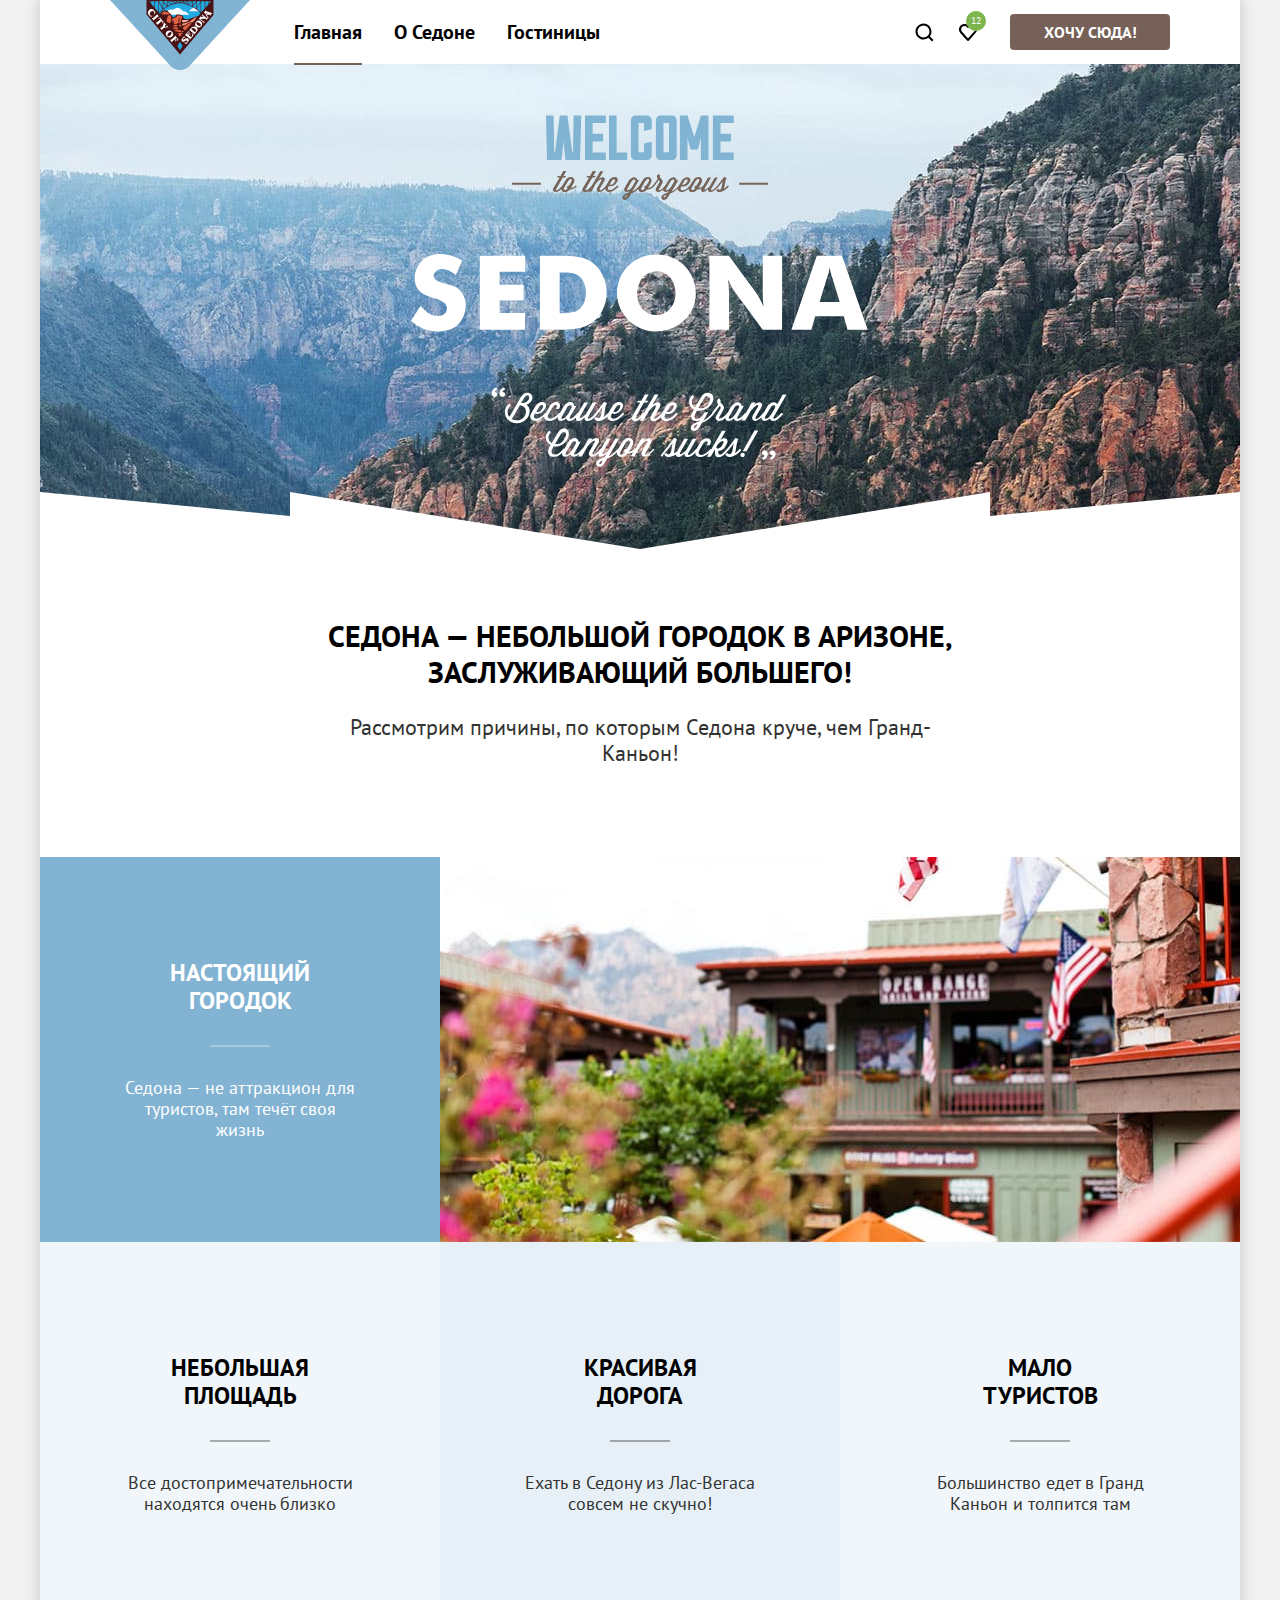
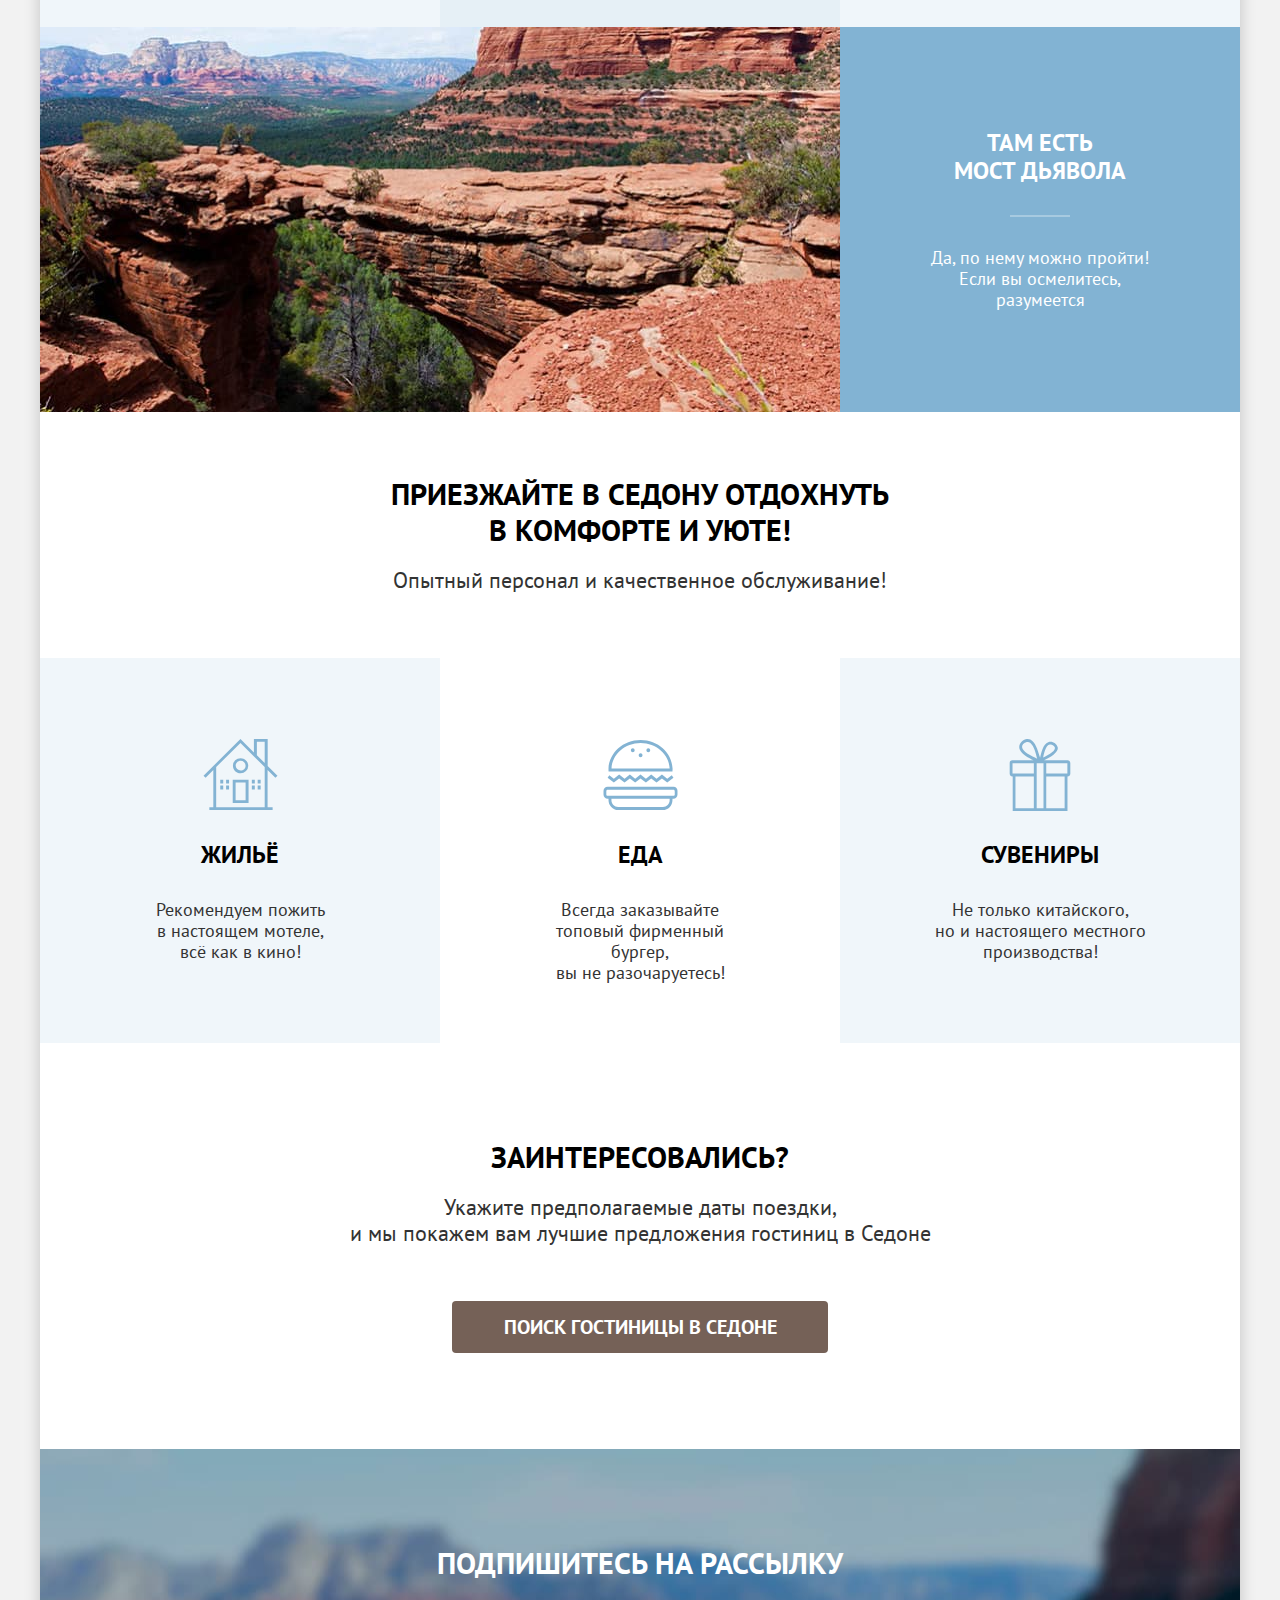
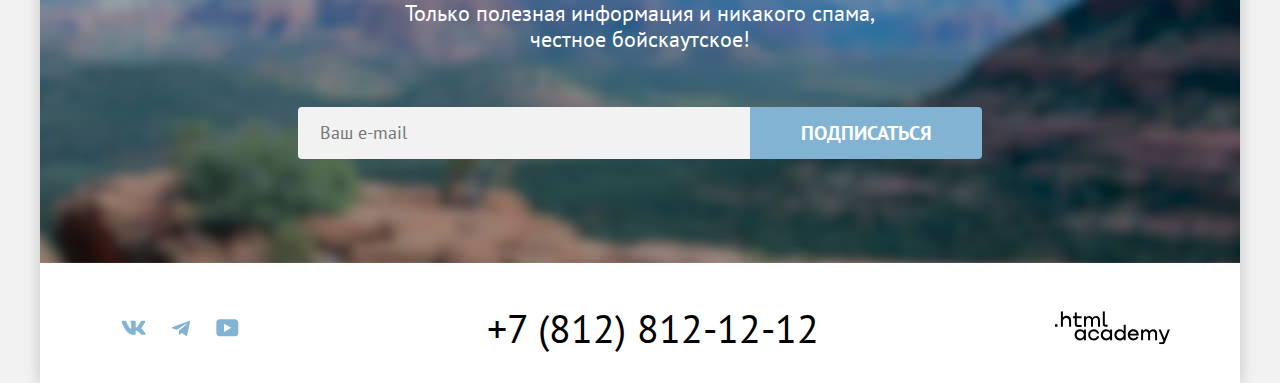
==== index.html @ bcd6acbd "some changes" ====
<!DOCTYPE html>
<html lang="ru">

  <head>
    <meta charset="utf-8">
    <meta name="viewport" content="width=device-width, initial-scale=1.0">
    <title>Седона</title>
    <link rel="stylesheet" href="styles/styles.css">
    <link rel="icon" type="image/png" sizes="32x32" href="./images/favicon.png">
  </head>

  <body>
    <div class="container">

      <header class="page-header">
        <a class="logo">
          <img class="logo-img" src="images/logo_sedona.svg" width="140" height="70" alt="Логотип города Седона">
        </a>
        <nav class="navigation">
          <ul class="navigation__list">
            <li class="navigation__item">
              <a class="navigation__link navigation__link_current black-link">Главная</a>
            </li>
            <li class="navigation__item">
              <a class="navigation__link black-link" href="#">О Седоне</a>
            </li>
            <li class="navigation__item">
              <a class="navigation__link black-link" href="catalog.html">Гостиницы</a>
            </li>
          </ul>
          <div class="navigation__wrap-icons-button">
            <ul class="navigation__list navigation__user">
              <li class="navigation__item">
                <a class="navigation__link" href="#">
                  <span class="visually-hidden">Поиск.</span>
                  <svg aria-hidden="true" focusable="false" class="navigation__icon navigation__icon-search black-link"
                    width="20" height="20" viewBox="0 0 20 20" fill="currentColor" xmlns="http://www.w3.org/2000/svg">
                    <path
                      d="m19.5 18-3.7-3.67c1-1.3 1.7-2.98 1.7-4.87a8 8 0 0 0-8-7.96c-4.4 0-8 3.68-8 8.06a8 8 0 0 0 12.9 6.26l3.7 3.68 1.4-1.5Zm-10-2.48a6 6 0 0 1-6-5.96 6 6 0 0 1 12 0 6 6 0 0 1-6 5.96Z" />
                  </svg>
                </a>
              </li>
              <li class="navigation__item">
                <a class="navigation__link navigation__link_favorite" href="#">
                  <span class="visually-hidden">Избранное.</span>
                  <svg aria-hidden="true" focusable="false"
                    class="navigation__icon navigation__icon-favorite black-link" width="20" height="20"
                    viewBox="0 0 20 20" fill="currentColor" xmlns="http://www.w3.org/2000/svg">
                    <path
                      d="M9.9 19a.9.9 0 0 1-.8-.4c-5.4-6.1-6.7-7.5-7-7.9A5.4 5.4 0 0 1 6.5 2C7.8 2 9 2.5 10 3.3a5.46 5.46 0 0 1 9 4.1c0 1.3-.5 2.5-1.3 3.4l-7 7.9c-.2.2-.4.3-.8.3Zm-6-9.5c.3.4 3.5 4 6.1 6.9l6.2-7c.5-.5.7-1.2.7-2 0-1.8-1.5-3.3-3.3-3.3-1 0-2 .5-2.7 1.3-.3.3-.6.4-.9.4-.3 0-.6-.2-.8-.4-.7-.8-1.7-1.3-2.7-1.3-1.8 0-3.3 1.5-3.3 3.3-.1.9.3 1.6.7 2.1-.1 0-.1 0 0 0Z" />
                  </svg>
                  <span class="quantity-favorite">12</span>
                </a>
              </li>
            </ul>
            <a class="button button_to-catalog button_small-font brown-link" href="./catalog.html">Хочу сюда!</a>
          </div>
        </nav>
      </header>
      <main class="main-container main-index">
        <section class="hero">
          <h1 class="hero__title visually-hidden">Сайт о городе Седона.</h1>
          <img class="hero__image" src="images/welcome_hero.svg" width="458" height="352"
            alt="Wellcome to the gorgeous Sedona because of the Grand Canyon sucks">
        </section>
        <section class="advantages">
          <div class="advantages__wrap-titles">
            <h2 class="visually-hidden">Преимущества.</h2>
            <p class="section-lead">Седона&nbsp;&mdash; небольшой городок в&nbsp;Аризоне, заслуживающий большего!</p>
            <p class="section-description">Рассмотрим причины, по&nbsp;которым Седона круче, чем Гранд-Каньон!</p>
          </div>
          <ul class="advantages__list">
            <li class="advantages__item advantages__item_wide">
              <div class="advantages__wrap-description">
                <h3 class="advantages__title">Настоящий городок</h3>
                <p class="advantages__description">Седона&nbsp;&mdash; не&nbsp;аттракцион для туристов, там течёт своя
                  жизнь</p>
              </div>
              <img class="advantages__cover" src="images/town_advantages.jpg" width="800" height="385"
                alt="Вид на город Седона">
            </li>
            <li class="advantages__item">
              <div class="advantages__wrap-description">
                <h3 class="advantages__title">Небольшая площадь</h3>
                <p class="advantages__description">Все достопримечательности находятся очень близко</p>
              </div>
            </li>
            <li class="advantages__item">
              <div class="advantages__wrap-description">
                <h3 class="advantages__title">Красивая <br>дорога</h3>
                <p class="advantages__description">Ехать в&nbsp;Седону из&nbsp;Лас-Вегаса совсем не&nbsp;скучно!</p>
              </div>
            </li>
            <li class="advantages__item">
              <div class="advantages__wrap-description">
                <h3 class="advantages__title">Мало <br>туристов</h3>
                <p class="advantages__description">Большинство едет в&nbsp;Гранд Каньон и&nbsp;толпится там</p>
              </div>
            </li>
            <li class="advantages__item advantages__item_wide">
              <img class="advantages__cover" src="images/mountains_advantages.jpg" width="800" height="385"
                alt="Вид на мост Дьявола">
              <div class="advantages__wrap-description">
                <h3 class="advantages__title advantages__title_light">Там есть<br>
                  мост дьявола</h3>
                <p class="advantages__description advantages__description_light">Да, по&nbsp;нему можно пройти! Если
                  вы&nbsp;осмелитесь, разумеется</p>
              </div>
            </li>
          </ul>
        </section>
        <section class="invitation">
          <div class="invitation__wrap-titles">
            <h2 class="section-title">Приезжайте в&nbsp;Седону отдохнуть в&nbsp;комфорте и&nbsp;уюте!</h2>
            <p class="section-description">Опытный персонал и&nbsp;качественное обслуживание!</p>
          </div>
          <ul class="invitation__list">
            <li class="invitation__item">
              <h3 class="invitation__title">Жильё</h3>
              <p class="invitation__description">Рекомендуем пожить в&nbsp;настоящем мотеле, <br>всё как в&nbsp;кино!
              </p>
            </li>
            <li class="invitation__item">
              <h3 class="invitation__title">Еда</h3>
              <p class="invitation__description">Всегда заказывайте <br>топовый фирменный бургер,
                вы&nbsp;не&nbsp;разочаруетесь!</p>
            </li>
            <li class="invitation__item">
              <h3 class="invitation__title">Сувениры</h3>
              <p class="invitation__description">Не&nbsp;только китайского, но&nbsp;и&nbsp;настоящего местного
                производства!</p>
            </li>
          </ul>
        </section>
        <section class="search">
          <div class="search__wrap">
            <div class="search__titles-wrap">
              <h2 class="section-title">Заинтересовались?</h2>
              <p class="section-description">Укажите предполагаемые даты поездки,<br> и&nbsp;мы&nbsp;покажем вам лучшие
                предложения гостиниц в&nbsp;Седоне</p>
            </div>
            <button class="button button_search brown-link" type="button">Поиск гостиницы в&nbsp;Седоне</button>
          </div>
        </section>
        <section class="subscribe">
          <div class="subscribe__wrap">
            <div class="subscribe__info-wrap">
              <h2 class="section-title section-title_light">Подпишитесь на&nbsp;рассылку</h2>
              <p class="section-description section-description_light section-description_subscribe">Только полезная
                информация и&nbsp;никакого спама, честное бойскаутское!</p>
            </div>
            <form class="subscribe-form" action="https://echo.htmlacademy.ru/" method="post">
              <input class="field form__input" placeholder="Ваш e-mail" type="email" name="subscribe-email"
                id="subscribe-email" required>
              <button class="button button_subscribe" type="submit">Подписаться</button>
            </form>
          </div>
        </section>
      </main>
      <footer class="page-footer">
        <ul class="footer__social-list">
          <li class="footer__social-item">
            <a class="footer__link" href="#">
              <span class="visually-hidden">ВКонтакте.</span>
              <svg aria-hidden="true" focusable="false" class="footer__social-icon" width="25" height="15"
                viewBox="0 0 25 15" fill="currentColor" xmlns="http://www.w3.org/2000/svg">
                <path fill-rule="evenodd" clip-rule="evenodd"
                  d="M24.12 1.8c.16-.54 0-.94-.8-.94H20.7c-.67 0-.98.34-1.15.73 0 0-1.33 3.2-3.22 5.27-.61.6-.9.8-1.23.8-.16 0-.41-.2-.41-.75v-5.1c0-.66-.19-.95-.74-.95H9.82c-.42 0-.67.3-.67.59 0 .62.95.76 1.04 2.51v3.8c0 .83-.15.98-.48.98-.9 0-3.06-3.2-4.34-6.88-.25-.72-.5-1-1.18-1H1.57c-.75 0-.9.34-.9.73 0 .68.89 4.07 4.14 8.55 2.17 3.06 5.23 4.72 8 4.72 1.68 0 1.88-.37 1.88-1v-2.32c0-.74.16-.88.7-.88.38 0 1.05.19 2.6 1.66 1.79 1.75 2.08 2.54 3.08 2.54h2.63c.75 0 1.12-.37.9-1.1-.23-.72-1.08-1.77-2.2-3.02-.62-.71-1.54-1.48-1.82-1.86-.39-.5-.28-.71 0-1.15 0 0 3.2-4.42 3.54-5.93Z" />
              </svg>
            </a>
          </li>
          <li class="footer__social-item">
            <a class="footer__link" href="#">
              <span class="visually-hidden">Телеграм.</span>
              <svg aria-hidden="true" focusable="false" class="footer__social-icon" width="18" height="16"
                viewBox="0 0 18 16" fill="currentColor" xmlns="http://www.w3.org/2000/svg">
                <path
                  d="M16.79.96.84 7.1c-1.09.44-1.08 1.05-.2 1.32l4.1 1.28 9.47-5.98c.44-.27.85-.13.52.17l-7.68 6.93-.28 4.22c.41 0 .6-.2.83-.41l1.99-1.94 4.13 3.06c.77.42 1.31.2 1.5-.71l2.72-12.8c.28-1.1-.43-1.61-1.16-1.28Z" />
              </svg>
            </a>
          </li>
          <li class="footer__social-item">
            <a class="footer__link" href="#">
              <span class="visually-hidden">YouTube.</span>
              <svg aria-hidden="true" focusable="false" class="footer__social-icon" width="23" height="18"
                viewBox="0 0 23 18" fill="currentColor" xmlns="http://www.w3.org/2000/svg">
                <path
                  d="M18.94.36H3.51C1.65.36.33 1.95.33 3.76v10.09c0 1.91 1.32 3.5 3.18 3.5h15.65c1.64 0 3.17-1.59 3.17-3.4V3.76c-.22-1.8-1.53-3.4-3.39-3.4ZM7.99 12.89V4.82l7.34 4.04-7.34 4.03Z" />
              </svg>
            </a>
          </li>
        </ul>
        <address>
          <a class="footer__phone black-link" href="tel:+78128121212">+7&nbsp;(812)&nbsp;812-12-12</a>
        </address>
        <a class="developer-link black-link" href="https://htmlacademy.ru">
          <svg class="developer-link__img" aria-hidden="true" focusable="false" width="115" height="34" viewBox="0 0 115 34"
            fill="currentColor" xmlns="http://www.w3.org/2000/svg">
            <g clip-path="url(#a)">
              <path
                d="M0 13.26v2.6h2.5v-2.6H0ZM11.6 4.86c-1.6 0-2.8.7-3.6 1.7h-.1V.36h-2v15.5h2v-5.3c0-2.1 1.3-3.6 3.3-3.6 1.8 0 2.9 1.4 2.9 3.2v5.7h2v-6.1c.1-3-1.8-4.9-4.5-4.9ZM26.6 5.16h-4.8v-3.7h-2v3.8h-1.9v2h1.9v6c0 1.7 1 2.7 2.7 2.7h4.1v-2h-3.7c-.7 0-1.1-.4-1.1-1.1v-5.7h4.8v-2ZM41.1 4.96c-1.6 0-2.9.8-3.5 2.1h-.1c-.6-1.2-1.8-2.1-3.4-2.1-1.4 0-2.5.8-3.1 1.8h-.1v-1.6H29v10.6h2v-5.4c0-2 1-3.5 2.6-3.5 1.5 0 2.4 1 2.4 2.6v6.3h2v-5.6c0-2.4 1.4-3.3 2.6-3.3 1.5 0 2.4 1 2.4 2.6v6.3h2v-6.5c.1-2.5-1.4-4.3-3.9-4.3ZM47.8 13.06c0 1.7 1 2.7 2.8 2.7h2v-2h-1.7c-.7 0-1.1-.4-1.1-1.1V.36h-2v12.7ZM28.9 20.06c-.9-1.1-2.2-1.8-3.9-1.8-3.1 0-5.4 2.3-5.4 5.6s2.3 5.6 5.4 5.6c1.8 0 3-.8 3.8-1.9h.1v1.6h2v-10.6h-2v1.5Zm-3.6 7.4c-2.2 0-3.6-1.6-3.6-3.6s1.4-3.6 3.6-3.6 3.6 1.6 3.6 3.6c0 1.9-1.4 3.6-3.6 3.6ZM44.2 22.36c-.5-2.4-2.6-4.1-5.4-4.1a5.4 5.4 0 0 0-5.6 5.6c0 3.1 2.2 5.6 5.6 5.6 2.8 0 4.9-1.8 5.4-4.2h-2.1a3.4 3.4 0 0 1-3.3 2.3c-2.2 0-3.6-1.6-3.6-3.6s1.4-3.6 3.6-3.6c1.6 0 2.8 1 3.3 2.2h2.1v-.2ZM55.1 20.06c-.9-1.1-2.2-1.8-3.9-1.8-3.1 0-5.4 2.3-5.4 5.6s2.3 5.6 5.4 5.6c1.8 0 3-.8 3.8-1.9h.1v1.6h2v-10.6h-2v1.5Zm-3.6 7.4c-2.2 0-3.6-1.6-3.6-3.6s1.4-3.6 3.6-3.6 3.6 1.6 3.6 3.6c0 1.9-1.5 3.6-3.6 3.6ZM68.7 20.16c-.9-1.1-2.2-1.9-3.9-1.9-3.1 0-5.4 2.3-5.4 5.6s2.2 5.6 5.4 5.6c1.7 0 3-.8 3.8-1.8h.1v1.5h2v-15.4h-2v6.4Zm-3.6 7.3c-2.2 0-3.6-1.6-3.6-3.6s1.4-3.6 3.6-3.6 3.6 1.6 3.6 3.6c-.1 2-1.5 3.6-3.6 3.6ZM78.3 18.26c-3.3 0-5.5 2.5-5.5 5.6 0 3 2.1 5.6 5.5 5.6 2.5 0 4.5-1.3 5.2-3.6h-2.1c-.5 1-1.6 1.6-3 1.6-1.9 0-3.3-1.3-3.4-2.9h8.8c.2-3.6-2-6.3-5.5-6.3Zm0 1.9c1.7 0 3 1 3.3 2.6h-6.5c.3-1.5 1.5-2.6 3.2-2.6ZM98.2 18.26c-1.6 0-2.9.8-3.6 2h-.1c-.6-1.2-1.8-2-3.4-2-1.4 0-2.5.7-3.1 1.8v-1.5h-1.9v10.6h2v-5.4c0-2 1-3.4 2.6-3.5 1.5 0 2.4 1 2.4 2.6v6.3h2v-5.6c0-2.4 1.4-3.3 2.6-3.3 1.5 0 2.4 1 2.4 2.6v6.3h2v-6.5c.1-2.6-1.4-4.4-3.9-4.4ZM109.4 27.36l-3.6-8.9h-2.2l4.8 11.6c-.3.9-.7 1.2-1.7 1.2h-2.5v2h2.5c1.8 0 2.8-.8 3.5-2.6l4.7-12.2h-2.1l-3.4 8.9Z" />
            </g>
            <defs>
              <clipPath id="a">
                <path transform="translate(0 .36)" d="M0 0h115v33H0z" />
              </clipPath>
            </defs>
          </svg>
        </a>
      </footer>
      <div class="modal-container">
        <div class="modal modal__search">
          <button class="modal__close-button" type="button">
            <span class="visually-hidden">Закрыть</span>
            <svg width="15" height="15" viewBox="0 0 15 15" fill="currentColor" xmlns="http://www.w3.org/2000/svg">
              <path
                d="M14.4905 1.78288L13.1982 0.49057L7.49048 6.19826L1.78279 0.49057L0.490479 1.78288L6.19817 7.49057L0.490479 13.1983L1.78279 14.4906L7.49048 8.78288L13.1982 14.4906L14.4905 13.1983L8.78279 7.49057L14.4905 1.78288Z" />
            </svg>
          </button>
          <section class="modal__content">
            <h2 class="modal__title">Поиск гостиницы в Седоне</h2>
            <form class="search-form" action="https://echo.htmlacademy.ru/" method="post">
              <p class="field-group">
                <label class="form__input-label" for="search-arrival-date">Дата Заезда:</label>
                <input class="form__input form__input_modal input-large" type="text" id="search-arrival-date"
                  name="search-arrival-date" placeholder="Укажите дату" required>
                <span class="form__message message-error hide-message">Мы не можем отправить вас в прошлое.</span>
              </p>
              <p class="field-group">
                <label class="form__input-label" for="search-departure-date">Дата Выезда:</label>
                <input class="form__input form__input_modal input-large" type="text" id="search-departure-date"
                  name="search-departure-date" placeholder="Укажите дату" required>
                <span class="form__message hide-message">На эти даты есть свободные номера. Пока есть.</span>
              </p>
              <div class="field-group">
                <div class="field-group__small">
                  <label class="form__input-label" for="search-adults-number">Взрослые:</label>
                  <div class="form_buttons-wrap">
                    <button class="button-modal button-modal_plus" type="button">
                      <svg width="14" height="2" viewBox="0 0 14 2" fill="currentColor"
                        xmlns="http://www.w3.org/2000/svg">
                        <path d="M0 0L0 2L14 2V0L0 0Z" />
                      </svg>
                    </button>
                    <input class="form__input form__input_modal input-small" type="number" id="search-adults-number"
                      name="search-adults-number" step="1" min="0" value="2" required>
                    <button class="button-modal button-modal_minus" type="button">
                      <svg width="14" height="14" viewBox="0 0 14 14" fill="currentColor"
                        xmlns="http://www.w3.org/2000/svg">
                        <path d="M14 6H8V0H6V6H0V8H6V14H8V8H14V6Z" />
                      </svg>
                    </button>
                  </div>
                </div>
                <div class="field-group__small">
                  <span class="form__input-label">
                    <label class="form__input-label" for="search-children-number">Дети:</label>
                    <span class="tooltip">
                      <button class="tooltip__toggle" type="button" aria-labelledby="tooltip-label-children">
                        <svg width="2" height="12" viewBox="0 0 2 12" fill="currentColor"
                          xmlns="http://www.w3.org/2000/svg">
                          <path fill-rule="evenodd" clip-rule="evenodd" d="M0 0H2V2H0V0ZM2 12H0V3H2V12Z" />
                        </svg>
                      </button>
                      <span class="tooltip__text" role="tooltip" id="tooltip-label-children">Укажите количество детей,
                        которые будут с&nbsp;вами, возраст которых от&nbsp;6&nbsp;до&nbsp;18&nbsp;лет. Дети
                        до&nbsp;6&nbsp;лет размещаются бесплатно.</span>
                    </span>
                  </span>
                  <div class="form_buttons-wrap">
                    <button class="button-modal button-modal_plus" type="button">
                      <svg width="14" height="2" viewBox="0 0 14 2" fill="currentColor"
                        xmlns="http://www.w3.org/2000/svg">
                        <path d="M0 0L0 2L14 2V0L0 0Z" />
                      </svg>
                    </button>
                    <input class="form__input form__input_modal input-small" type="number" id="search-children-number"
                      name="search-children-number" step="1" min="0" value="2" required>
                    <button class="button-modal button-modal_minus" type="button">
                      <svg width="14" height="14" viewBox="0 0 14 14" fill="currentColor"
                        xmlns="http://www.w3.org/2000/svg">
                        <path d="M14 6H8V0H6V6H0V8H6V14H8V8H14V6Z" />
                      </svg>
                    </button>
                  </div>
                </div>
              </div>
              <button class="button button_search-form" type="submit">Найти</button>
            </form>
          </section>
        </div>
      </div>
    </div>
  </body>

</html>
---- styles/styles.css ----
@font-face {
  font-family: "PT Sans";
  font-style: normal;
  font-weight: 400;
  src: url("../fonts/ptsans-400.woff2") format("woff2");
  font-display: swap;
}

@font-face {
  font-family: "PT Sans";
  font-style: normal;
  font-weight: 700;
  src: url("../fonts/ptsans-700.woff2") format("woff2");
  font-display: swap;
}

*,
*::before,
*::after {
  box-sizing: border-box;
}

html {
  height: 100%;
}

body {
  height: 100%;
  margin: 0 auto;
  font-family: "PT Sans", Arial, sans-serif;
  font-style: normal;
  font-weight: 400;
  font-size: 18px;
  line-height: 1.17;
  color: #333333;
  background-color: #f2f2f2;
}

.container {
  display: flex;
  flex-direction: column;
  width: 1200px;
  min-height: 100%;
  margin: 0 auto;
  background-color: #ffffff;
  box-shadow: 0 0 15px 0 rgba(0, 0, 0, 0.2);
}

.main-container {
  flex-grow: 1;
}

.visually-hidden {
  position: absolute;
  width: 1px;
  height: 1px;
  margin: -1px;
  border: 0;
  padding: 0;
  white-space: nowrap;
  clip-path: inset(100%);
  clip: rect(0 0 0 0);
  overflow: hidden;
}

.page-header {
  display: flex;
  justify-content: space-between;
  align-items: center;
  gap: 28px;
  padding-left: 70px;
  padding-right: 70px;
}

.navigation {
  display: flex;
  align-items: center;
  justify-content: space-between;
  gap: 32px;
  flex-grow: 1;
}

.logo {
  z-index: 1;
  display: block;
  align-self: flex-start;
  margin-bottom: -6px;
}

.logo-img {
  display: block;
}

.navigation__list {
  display: flex;
  flex-wrap: wrap;
  max-width: 600px;
  margin: 0;
  padding: 0;
  list-style: none;
}

.navigation__wrap-icons-button {
  display: flex;
  align-items: center;
  gap: 20px;
  flex-shrink: 0;
}

.navigation__user {
  max-width: 180px;
}

.navigation__user a {
  display: flex;
  justify-content: center;
  align-items: center;
  min-height: 64px;
  min-width: 44px;
  padding: 0;
}

.button {
  display: flex;
  justify-content: center;
  align-items: center;
  width: 191px;
  min-height: 36px;
  margin: 0;
  padding: 8px 16px;
  text-decoration: none;
  font: inherit;
  font-weight: 700;
  font-size: 20px;
  line-height: 1.8;
  text-transform: uppercase;
  color: #ffffff;
  border: none;
  background-color: #82b3d3;
  border-radius: 4px;
  cursor: pointer;
  transition: background-color 0.3s, color 0.3s, opacity 0.3s, border 0.3s;
}

.button:hover {
  background-color: #68a2ca;
}

.button:focus {
  background-color: #68a2ca;
}

.button:active {
  color: rgba(255, 255, 255, 0.3);
  background-color: #82b3d3;
}

.button:disabled {
  color: #ffffff;
  background-color: #e5e5e5;
  cursor: default;
  pointer-events: none;
}

.button_small-font {
  font-size: 16px;
  line-height: 1.25;
}

.button_to-catalog {
  width: 160px;
  font-size: 16px;
  line-height: 1.25;
  background-color: #756157;
}

.button_search {
  width: 376px;
  min-height: 52px;
  background-color: #756157;
}

.button_subscribe {
  width: 232px;
  min-height: 52px;
  border-radius: 0 4px 4px 0;
  outline: 3px solid transparent;
  transition: outline 0.3s;
}

.button_details {
  width: 140px;
  background-color: #756157;
}

.brown-link:hover {
  background-color: #615048;
}

.brown-link:focus {
  background-color: #615048;
}

.brown-link:active {
  color: rgba(255, 255, 255, 0.3);
  background-color: #756157;
}

.brown-link:disabled {
  color: #ffffff;
  background-color: #e5e5e5;
  pointer-events: none;
}

.button_favourite {
  width: 140px;
}

.button_reset {
  border: 3px solid transparent;
  background-color: transparent;
}

.button_reset:hover {
  opacity: 0.6;
  background-color: transparent;
  border: 3px solid transparent;
}

.button_reset:focus {
  border: 3px solid #83b3d3;
  background-color: transparent;
}

.button_reset:active {
  background-color: transparent;
  color: rgba(255, 255, 255, 0.3);
  border: 3px solid transparent;
}

.button_reset:disabled {
  color: #ffffff;
  background-color: transparent;
  opacity: 0.1;
  border: 3px solid transparent;
}

.button_in-favourites {
  width: 140px;
  background-color: #7db54f;
}

.button_in-favourites:hover {
  background-color: #6c9e42;
}

.button_in-favourites:focus {
  background-color: #6c9e42;
}

.button_in-favourites:active {
  color: rgba(255, 255, 255, 0.3);
  background-color: #7db54f;
}

.button_in-favourites:disabled {
  color: #ffffff;
  background-color: #e5e5e5;
}

.section-title {
  margin: 0;
  margin-bottom: 20px;
  font-weight: 700;
  font-size: 30px;
  line-height: 1.2;
  text-transform: uppercase;
  color: #000000;
  text-align: center;
}

.section-title_light {
  color: #ffffff;
}

.section-description {
  margin: 0;
  font-size: 22px;
  line-height: 1.18;
  text-align: center;
}

.section-description_light {
  color: #ffffff;
}

.hero {
  position: relative;
  min-height: 485px;
  padding: 51px;
  text-align: center;
  background-image: url("../images/mountains_hero.jpg");
  background-size: cover;
  background-position: center;
  background-color: #82b3d4;
  background-repeat: no-repeat;
}

.hero::after {
  content: "";
  position: absolute;
  z-index: 2;
  bottom: 0;
  left: 0;
  right: 0;
  height: 57px;
  background-image: url("../images/decor_under_hero_photo.svg");
  background-repeat: no-repeat;
  background-position: bottom;
}

.navigation__link {
  position: relative;
  display: block;
  padding: 20px 16px;
  text-decoration: none;
  font-weight: 700;
  font-size: 20px;
  line-height: 1.2;
  color: #000000;
  text-align: center;
}

.navigation__link_favorite {
  position: relative;
}

.navigation__link_current::after {
  content: "";
  position: absolute;
  height: 2px;
  bottom: -1px;
  left: 16px;
  right: 16px;
  z-index: 2;
  background-color: #756257;
}

.quantity-favorite {
  position: absolute;
  top: 11px;
  right: 4px;
  min-width: 20px;
  height: 20px;
  padding: 0 4px;
  display: flex;
  justify-content: center;
  align-items: center;
  font-size: 10px;
  font-weight: 400;
  line-height: 1;
  color: #ffffff;
  border-radius: 10px;
  background-color: #7db54f;
}

.section-lead {
  margin: 0;
  margin-bottom: 25px;
  font-weight: 700;
  font-size: 30px;
  line-height: 1.2;
  text-transform: uppercase;
  color: #000000;
  text-align: center;
}

.advantages__wrap-titles {
  width: 651px;
  margin: 0 auto;
  padding-top: 69px;
  padding-bottom: 90px;
}

.advantages__list {
  display: flex;
  flex-wrap: wrap;
  margin: 0;
  padding: 0;
  list-style: none;
}

.advantages__item {
  display: flex;
  justify-content: center;
  align-items: center;
  width: 400px;
  min-height: 385px;
  text-align: center;
  background-color: rgba(131, 179, 211, 0.12);
}

.advantages__description::before {
  content: "";
  display: block;
  width: 60px;
  height: 2px;
}

.advantages__item_wide .advantages__title {
  color: #ffffff;
}

.advantages__item_wide .advantages__description::before {
  background-color: rgba(255, 255, 255, 0.3);
}

.advantages__item_wide .advantages__description {
  color: #ffffff;
}

.advantages__item:not(.advantages__item_wide) .advantages__description::before {
  background-color: rgba(0, 0, 0, 0.3);
}


.advantages__item:not(.advantages__item_wide):nth-child(2n+1) {
  background-color: rgba(131, 179, 211, 0.2);
}

.advantages__cover {
  display: block;
  max-width: 100%;
  object-fit: cover;
}

.advantages__item_wide {
  display: flex;
  justify-content: space-between;
  width: 100%;
  background-color: #82b3d3;
}

.advantages__wrap-description {
  display: flex;
  flex-direction: column;
  justify-content: center;
  align-items: center;
  gap: 30px;
  width: 400px;
  padding: 70px 85px;
}

.advantages__title {
  margin: 0;
  font-weight: 700;
  font-size: 24px;
  line-height: 1.17;
  color: #000000;
  text-transform: uppercase;
}

.advantages__description {
  display: flex;
  flex-direction: column;
  justify-content: center;
  align-items: center;
  gap: 30px;
  margin: 0;
}

.invitation__wrap-titles {
  width: 505px;
  margin: 0 auto;
  padding-top: 64px;
  padding-bottom: 64px;
}

.invitation__list {
  display: flex;
  flex-wrap: wrap;
  margin: 0;
  padding: 0;
  list-style: none;
}

.invitation__item {
  display: flex;
  flex-direction: column;
  gap: 30px;
  width: 400px;
  min-height: 385px;
  padding: 81px 85px 40px 85px;
  align-items: center;
  background-color: rgba(131, 179, 211, 0.122);
}

.invitation__description {
  order: 3;
  margin: 0;
  text-align: center;
}

.invitation__item:nth-child(2n) {
  background-color: #ffffff;
}

.invitation__title {
  order: 2;
  margin: 0;
  font-weight: 700;
  font-size: 24px;
  color: #000000;
  text-transform: uppercase;
}

.invitation__item::before {
  content: "";
  width: 75px;
  height: 72px;
  background-repeat: no-repeat;
  background-size: contain;
  background-position: center center;
}


.invitation__item:nth-child(1)::before {
  background-image: url("../images/house_icon.svg");
}

.invitation__item:nth-child(2)::before {
  background-image: url("../images/food_icon.svg");
}

.invitation__item:nth-child(3)::before {
  background-image: url("../images/souvenir_icon.svg");
}

.search__wrap {
  display: flex;
  flex-direction: column;
  align-items: center;
  gap: 54px;
  width: 592px;
  margin: 0 auto;
  padding-top: 96px;
  padding-bottom: 96px;
}

.subscribe {
  background-image: url("../images/mountains_subscribe.jpg");
  background-size: cover;
  background-position: center;
  background-color: #82b3d4;
  background-repeat: no-repeat;
}

.subscribe__wrap {
  display: flex;
  flex-direction: column;
  align-items: center;
  gap: 54px;
  margin: 0 auto;
  padding-top: 96px;
  padding-bottom: 104px;
}

.subscribe__info-wrap {
  width: 475px;
}

.subscribe-form {
  display: flex;
}

.form__input {
  display: block;
  width: 452px;
  min-height: 52px;
  padding: 12px 20px;
  font: inherit;
  line-height: 1.33;
  font-weight: 700;
  color: #000000;
  border-radius: 4px 0 0 4px;
  background-color: #f2f2f2;
  border: 2px solid transparent;
  border-right: none;
  transition: background-color 0.3s, border 0.3s;
}

.form__input::placeholder {
  font-weight: 400;
  font-size: 18px;
  line-height: 1.33;
}

.form__input:hover {
  background-color: #e1e1e1;
}

.form__input:disabled {
  background-color: #ebebeb;
  pointer-events: none;
}

.form__input:disabled::placeholder {
  color: #ffffff;
}

.catalog-hotels {
  display: flex;
  flex-direction: column;
  padding: 50px 70px 60px;
}

.catalog-hotels__top-box {
  display: flex;
  justify-content: space-between;
  align-items: center;
  min-height: 49px;
  margin-bottom: 40px;
}

.catalog-hotels__sort-box {
  display: flex;
  gap: 70px;
  margin-left: auto;
}

.select-control {
  position: relative;
  width: 292px;
  min-height: 49px;
  padding: 12px 20px;
  padding-right: 40px;
  font: inherit;
  appearance: none;
  border-radius: 4px;
  outline: none;
  border: 2px solid #e5e5e5;
  background-color: #ffffff;
  background-image: url("../images/select_arrow.svg");
  background-repeat: no-repeat;
  background-position: right 20px center;
  transition: border 0.3s;
}

.select-control:hover {
  border: 2px solid #68a2ca;
}

.select-control:focus {
  border: 2px solid #68a2ca;
}

.select-control:active {
  border: 2px solid #3f5e72;
}

.select-control:disabled {
  border: 2px solid rgba(0, 0, 0, 0.3);
  opacity: 0.3;
  pointer-events: none;
}

.hotel-list {
  display: grid;
  grid-template-columns: repeat(3, 1fr);
  gap: 20px;
  margin: 0;
  padding: 0;
  margin-bottom: 80px;
  list-style: none;
}

.card {
  display: grid;
  grid-template-columns: repeat(2, 1fr);
  grid-template-rows: auto 1fr;
  width: 340px;
  height: 100%;
  gap: 16px 20px;
  padding: 20px;
  border-radius: 4px;
  border: 1px solid #e6e6e6;
}

.card__image {
  display: block;
  max-width: 100%;
  object-fit: cover;
}

.star-rating {
  width: 100px;
  height: 18px;
  background-image: url("../images/star.svg");
  background-repeat: space;
  background-size: 18px 17px;
}

.star-rating_1 {
  width: 20px;
}

.star-rating_2 {
  width: 40px;
}

.star-rating_3 {
  width: 60px;
}

.star-rating_4 {
  width: 80px;
}

.page-footer {
  display: flex;
  align-items: center;
  justify-content: space-between;
  min-height: 120px;
  padding: 40px 70px 30px;
}

.footer__social-list {
  display: flex;
  flex-wrap: wrap;
  max-width: 200px;
  margin: 0;
  padding: 0;
  list-style: none;
}

.footer__link {
  display: flex;
  align-items: center;
  justify-content: center;
  width: 47px;
  height: 40px;
  padding: 5px;
  color: #83b3d3;
  transition: color 0.3s;
}

.footer__link:hover {
  color: #68a2ca;
}

.footer__link:focus {
  color: #68a2ca;
}

.footer__link:active {
  color: rgba(104, 162, 202, 0.3);
}

.page-footer address {
  font-style: normal;
}

.page-footer a {
  text-decoration: none;
}

.footer__phone {
  font-size: 40px;
  line-height: 1.0;
  text-align: center;
}

.black-link {
  display: block;
  color: #000000;
  transition: color 0.3s;
  text-decoration: none;
}

.developer-link{
 display: flex;
 justify-content: center;
 align-items: center;
}

.developer-link__img{
  display: block;
}

.black-link:not(.navigation__link_current):hover {
  color: #756157;
}

.black-link:not(.navigation__link_current):focus {
  color: #756157;
}

.black-link:not(.navigation__link_current):active {
  color: rgba(117, 97, 87, 0.3);
}

.wrap-header-filters {
  display: flex;
  flex-direction: column;
  gap: 32px;
  padding: 35px 70px 70px;
  background-image: url("../images/mountain_catalog.jpg");
  background-color: #806258;
  background-repeat: no-repeat;
  background-size: cover;
  background-position: center;
}

.inner-header__title {
  margin: 0;
  font-weight: 700;
  font-size: 60px;
  line-height: 1.3;
  color: #ffffff;
}

.breadcrumbs {
  display: flex;
  align-items: center;
  flex-wrap: wrap;
  gap: 5px;
  margin: 0;
  padding: 0;
  list-style: none;
}

.breadcrumbs__item {
  display: flex;
  gap: 5px;
  align-items: center;
}

.breadcrumbs__item:not(:last-child):after {
  content: "";
  width: 8px;
  height: 11px;
  background-image: url("../images/breadcrumbs_divider.svg");
  background-repeat: no-repeat;
  background-size: contain;
  background-position: center center;
}

.breadcrumbs__link {
  display: block;
  padding: 8px 5px;
  text-decoration: none;
  font-size: 16px;
  line-height: 1.31;
  color: #ffffff;
  transition: color 0.3s;
}

.breadcrumbs__link:not(.breadcrumbs__link_current):hover {
  color: rgba(255, 255, 255, 0.6);
}

.breadcrumbs__link:not(.breadcrumbs__link_current):focus {
  color: #ffffff;
}

.breadcrumbs__link:not(.breadcrumbs__link_current):active {
  color: rgba(255, 255, 255, 0.3);
}

.breadcrumbs__item:first-child a {
  padding: 8px 5px 8px 0;
}

.filter-form {
  display: flex;
  justify-content: space-between;
}

.filter-form__left-box {
  display: flex;
  gap: 70px;
}

.filter-form__list {
  display: flex;
  flex-direction: column;
  gap: 16px;
  margin: 0;
  padding: 0;
  list-style: none;
}

.filter-form__group {
  display: flex;
  flex-direction: column;
  gap: 32px;
  width: 150px;
  margin: 0;
  padding: 0;
  border: none;
}

.filter-form__group_inputs-box {
  width: 288px;
}

.filter-form__title {
  margin: 0;
  margin-bottom: 32px;
  padding: 0;
  font-weight: 700;
  font-size: 20px;
  line-height: 1.2;
  color: #ffffff;
}

.control {
  position: relative;
  display: block;
  padding-left: 36px;
  line-height: 1.28;
  color: #ffffff;
  transition: opasity 0.3s;
}

.control__input+.control__mark {
  position: absolute;
  top: 1px;
  left: 0;
  width: 20px;
  height: 20px;
  background-color: #ffffff;
}

.control__input[type=checkbox]+.control__mark {
  border-radius: 4px;
}

.control__input[type=radio]+.control__mark {
  border-radius: 50%;
}

.control__input[type=radio]:checked+.control__mark::before {
  content: "";
  position: absolute;
  top: 50%;
  transform: translateY(-50%);
  left: 5px;
  width: 10px;
  height: 10px;
  border-radius: 50%;
  background-color: #3f5e72;
}

.control__input:hover~.control__label,
.control__input:hover+.control__mark {
  opacity: 0.6;
}

.control__input[type=checkbox]:checked+.control__mark::before {
  content: "";
  position: absolute;
  top: 50%;
  transform: translateY(-50%);
  left: 4px;
  width: 13px;
  height: 11px;
  background-image: url("../images/checbox_mark.svg");
  background-repeat: no-repeat;
  background-position: center;
}

.control__input[type=checkbox]:disabled+.control__mark,
.control__input[type=radio]:disabled+.control__mark {
  opacity: 0.3;
  pointer-events: none;
}

.control__input[type=checkbox]:disabled~.control__label,
.control__input[type=radio]:disabled~.control__label {
  opacity: 0.3;
  pointer-events: none;
}

.filter-form__right-box {
  display: flex;
  gap: 70px;
}

.filter-form__inputs-list {
  display: flex;
  gap: 2px;
  margin: 0;
  padding: 0;
  list-style: none;
}

.filter-form__item_price {
  position: relative;
}

.filter-form_label-inputs span {
  position: absolute;
  top: 50%;
  transform: translateY(-50%);
  right: 20px;
  color: #000000;
  line-height: 1.33;
  pointer-events: none;
}

.control__input_price {
  width: 143px;
  min-height: 48px;
  margin: 0;
  padding: 12px 20px;
  padding-right: 40px;
  font: inherit;
  font-weight: 700;
  line-height: 1.33;
  appearance: textfield;
  background-color: #f2f2f2;
  border-radius: 4px 0 0 4px;
  border: 2px solid transparent;
  transition: background-color 0.3s, border 0.3s;
}

.control__input_price+span {
  color: rgba(0, 0, 0, 0.3);
}

.control__input_price::-webkit-outer-spin-button,
.control__input_price::-webkit-inner-spin-button {
  margin: 0;
  appearance: none;
}

.control__input_price:hover {
  background-color: #e6e6e6;
}

.control__input_price:active {
  border: 2px solid #000000;
  background-color: #f2f2f2;
}

.control__input_price:disabled {
  color: #ffffff;
  background-color: #d5d5d5;
  pointer-events: none;
}

.control__input_price:disabled+span {
  color: #ffffff;
}

.control__input_price-right {
  border-radius: 0 4px 4px 0;
}

.filter-form__range-scale {
  position: relative;
  height: 4px;
  background-color: rgba(255, 255, 255, 0.3);
}

.filter-form__range-bar {
  position: absolute;
  height: 4px;
  background-color: #ffffff;
}

.filter-form__range-toggle {
  position: absolute;
  width: 20px;
  height: 20px;
  background: #ffffff;
  border-radius: 5px;
  cursor: pointer;
  border: none;
  transition: box-shadow 0.3s;
}

.filter-form__range-toggle:hover {
  box-shadow: 0 4px 10px 0 rgba(0, 0, 0, 0.25);
}

.filter-form__range-toggle:active {
  box-shadow: 0 7px 15px 0 rgba(0, 0, 0, 0.4);
  outline: 2px solid #83b3d3;
}

.range_disabled {
  background-color: #adacac;
  cursor: default;
}

.range_disabled .filter-form__range-bar,
.range_disabled .filter-form__range-toggle {
  background-color: #adacac;
  cursor: default;
  pointer-events: none;
}

.toggle-min {
  top: -8px;
  left: -10px;
}

.toggle-max {
  top: -8px;
  left: 196px;
}

.filter-form__button-box {
  display: flex;
  flex-direction: column;
  gap: 32px;
  margin-top: auto;
}

.card-toggles {
  display: flex;
  flex-wrap: wrap;
  gap: 8px;
  margin: 0;
  padding: 0;
  max-width: 165px;
  list-style: none;
}

.card-toggles__button {
  display: block;
  width: 48px;
  height: 48px;
  color: #000000;
  background-color: #ffffff;
  cursor: pointer;
  border-radius: 4px;
  border: 2px solid #e5e5e5;
  transition: border 0.3s;
}

.card-toggles__button:hover {
  border: 2px solid #000000;
}

.card-toggles__button:focus {
  border: 2px solid #68a2ca;
}

.card-toggles__button:active {
  border: 2px solid #000000;
}

.card-toggles__item:first-child .card-toggles__button {
  background-image: url("../images/list_table_icon.svg");
  background-size: 16px 14px;
  background-position: center;
  background-repeat: no-repeat;
}

.card-toggles__item:last-child .card-toggles__button {
  background-image: url("../images/list_list_icon.svg");
  background-size: 16px 14px;
  background-position: center;
  background-repeat: no-repeat;
}

.card-toggles__item:nth-child(2) .card-toggles__button {
  background-image: url("../images/list_by_one_icon.svg");
  background-size: 16px 14px;
  background-position: center center;
  background-repeat: no-repeat;
}

.card-toggles__button-current {
  border: 2px solid #000000;
}


.catalog-hotels__text {
  margin: 0;
  font-weight: 700;
  font-size: 30px;
  line-height: 1.2;
  text-transform: uppercase;
  color: #000000;
}

.card__title {
  margin: 0;
  font-weight: 700;
  font-size: 24px;
  line-height: 1.17;
  color: #000000;
}

.card__link {
  grid-column: 1 / -1;
  text-decoration: none;
}

.card__rating {
  display: flex;
  justify-content: center;
  align-items: center;
  min-width: 140px;
  margin: 0;
  font-size: 16px;
  line-height: 1.25;
  text-transform: uppercase;
  background-color: #f2f2f2;
  border-radius: 4px;
}

.card__type {
  margin: 0;
}

.card__price {
  margin: 0;
  justify-self: flex-end;
}

.pagination {
  display: flex;
  gap: 8px;
  flex-wrap: wrap;
  margin: 0;
  padding: 0;
  list-style: none;
}

.button-pagination {
  display: flex;
  align-items: center;
  justify-content: center;
  min-width: 60px;
  height: 60px;
  margin: 0;
  padding: 8px;
  text-decoration: none;
  font-weight: 700;
  font-size: 20px;
  line-height: 1.8;
  color: #ffffff;
  background-color: #82b3d3;
  border-radius: 4px;
  border: 1px solid transparent;
  cursor: pointer;
  transition: background-color 0.3s, color 0.3s, border 0.3s;
}

.pagination__separator {
  display: flex;
  align-items: center;
  justify-content: center;
  min-width: 60px;
  height: 60px;
  font-size: 22px;
  line-height: 1.18;
  text-align: center;
  color: #000000;
  background-color: #ffffff;
  cursor: default;
}

.button-pagination_current {
  color: #000000;
  background-color: #f2f2f2;
  cursor: default;
}

.button-pagination:not(.button-pagination_current):hover {
  background-color: #68a2ca;
  border: 1px solid #82b3d3;
}

.button-pagination:not(.button-pagination_current):focus {
  background-color: #68a2ca;
  border: 1px solid #82b3d3;
}

.button-pagination:not(.button-pagination_current):active {
  background-color: #82b3d3;
  color: rgba(255, 255, 255, 0.3);
}

.subscribe_catalog {
  background-image: none;
  background-color: #ffffff;
}

.field_catalog-subsribe {
  background-color: #f2f2f2;
}

.modal-container {
  position: fixed;
  z-index: 5;
  top: 0;
  left: 0;
  display: none;
  width: 100%;
  height: 100%;
  background-color: rgba(242, 242, 242, 0.8);
}

.active_modal {
  display: flex;
}

.modal {
  position: relative;
  width: 717px;
  margin: auto;
  background-color: #ffffff;
  box-shadow: 0 25px 50px 0 rgba(0, 0, 0, 0.15);
  border-radius: 30px;
}

.modal__close-button {
  position: absolute;
  top: 64px;
  right: 52px;
  display: flex;
  justify-content: center;
  align-items: center;
  width: 52px;
  height: 52px;
  padding: 0;
  border-radius: 50%;
  background-color: #f2f2f2;
  transition: background-color 0.3s, color 0.3s;
  border: none;
  cursor: pointer;
}

.modal__close-button:hover {
  background-color: #e6e6e6;
}

.modal__close-button:active {
  background-color: #e6e6e6;
  color: rgba(0, 0, 0, 0.3);
}

.modal__content {
  padding: 64px 70px;
}

.modal__title {
  margin: 0;
  margin-bottom: 64px;
  font-weight: 700;
  font-size: 30px;
  line-height: 1.2;
  color: #000000;
  text-transform: uppercase;
}

.search-form {
  display: flex;
  flex-direction: column;
}

.form__input_modal {
  min-height: 48px;
  padding: 12px 20px;
  border: none;
}

.form__small-inputs-wrapper {
  display: flex;
  justify-content: space-between;
}

.search-form .field-group {
  margin: 0;
}

.form__input_modal {
  border-radius: 4px;
}

.input-large {
  grid-column: 2/-1;
  width: 440px;
  background-image: url("../images/calendar.svg");
  background-repeat: no-repeat;
  background-position: right 22px center;
}

.form__input-label {
  font-weight: 700;
  font-size: 20px;
  line-height: 1.2;
  color: #000000;
}

.field-group {
  display: grid;
  grid-template-columns: 1fr 110px 110px 110px 110px;
  grid-auto-rows: minmax(48px, auto);
  align-items: center;
}

.form__message {
  grid-column: 2/-1;
  padding: 4px 20px;
  margin-bottom: auto;
  font-size: 16px;
  line-height: 1.31;
}

.message-error {
  color: #ff5757;
}

.hide-message {
  visibility: hidden;
  opacity: 0;
}

.field-group:nth-child(3) {
  margin-bottom: 48px;
}

.field-group__small {
  display: flex;
  align-items: center;
  justify-content: space-between;
  gap: 46px;
}

.field-group__small:first-child {
  grid-column: 1/3;
}

.field-group__small:last-child {
  grid-column: 3/-1;
  margin-left: auto;
}

.form_buttons-wrap {
  display: flex;
}

.input-small {
  display: block;
  width: 31px;
  padding: 4px 4px;
  border-radius: 0;
  text-align: center;
}

.input-small::-webkit-outer-spin-button,
.input-small::-webkit-inner-spin-button {
  margin: 0;
  appearance: none;
}

.button-modal {
  display: flex;
  align-items: center;
  justify-content: center;
  width: 40px;
  color: rgba(117, 97, 87, 0.3);
  border: none;
  background-color: #f2f2f2;
  cursor: pointer;
  transition: color 0.3s;
}

.button-modal:hover {
  color: #000000;
}

.button-modal:active {
  color: rgba(0, 0, 0, 0.2);
}

.button-modal:disabled {
  background-color: #e6e6e6;
  cursor: default;
  pointer-events: none;
}

.button_search-form {
  width: 100%;
  min-height: 60px;
  border-radius: 10px;
}

.tooltip {
  position: relative;
}

.tooltip__toggle {
  display: block;
  width: 26px;
  height: 26px;
  padding: 0;
  margin: 0;
  color: #ffffff;
  border: none;
  border-radius: 50%;
  background-image: url("../images/info.svg");
  background-repeat: no-repeat;
  background-position: center;
  background-color: #83b3d3;
  cursor: pointer;
  transition: background-color 0.3s, color 0.3s;
}

.tooltip__toggle:hover {
  background-color: #68a2ca;
}

.tooltip__toggle:focus {
  background-color: #68a2ca;
}

.tooltip__toggle:active {
  color: rgba(255, 255, 255, 0.3);
  background-color: #82b3d3;
}

.field-group__small:last-child .form__input-label {
  display: flex;
  align-items: center;
  gap: 10px;
  padding-left: 10px;
}

.tooltip__text {
  position: absolute;
  z-index: 6;
  top: 41px;
  left: 50%;
  transform: translateX(-50%);
  display: none;
  width: 256px;
  padding: 16px 20px;
  font-size: 16px;
  line-height: 1.25;
  font-weight: 400;
  color: #ffffff;
  background-color: #333333;
  border-radius: 10px;
  box-shadow: 0 15px 30px 0 rgba(0, 0, 0, 0.3);
}

.tooltip__text:after {
  content: "";
  position: absolute;
  top: -9px;
  left: 50%;
  transform: translateX(-50%);
  width: 19px;
  height: 9px;
  background-image: url("../images/triangle_tooltip.svg");
  background-repeat: no-repeat;
  background-position: center;
}

.tooltip__toggle:hover+.tooltip__text,
.tooltip__toggle:focus+.tooltip__text {
  display: block;
}
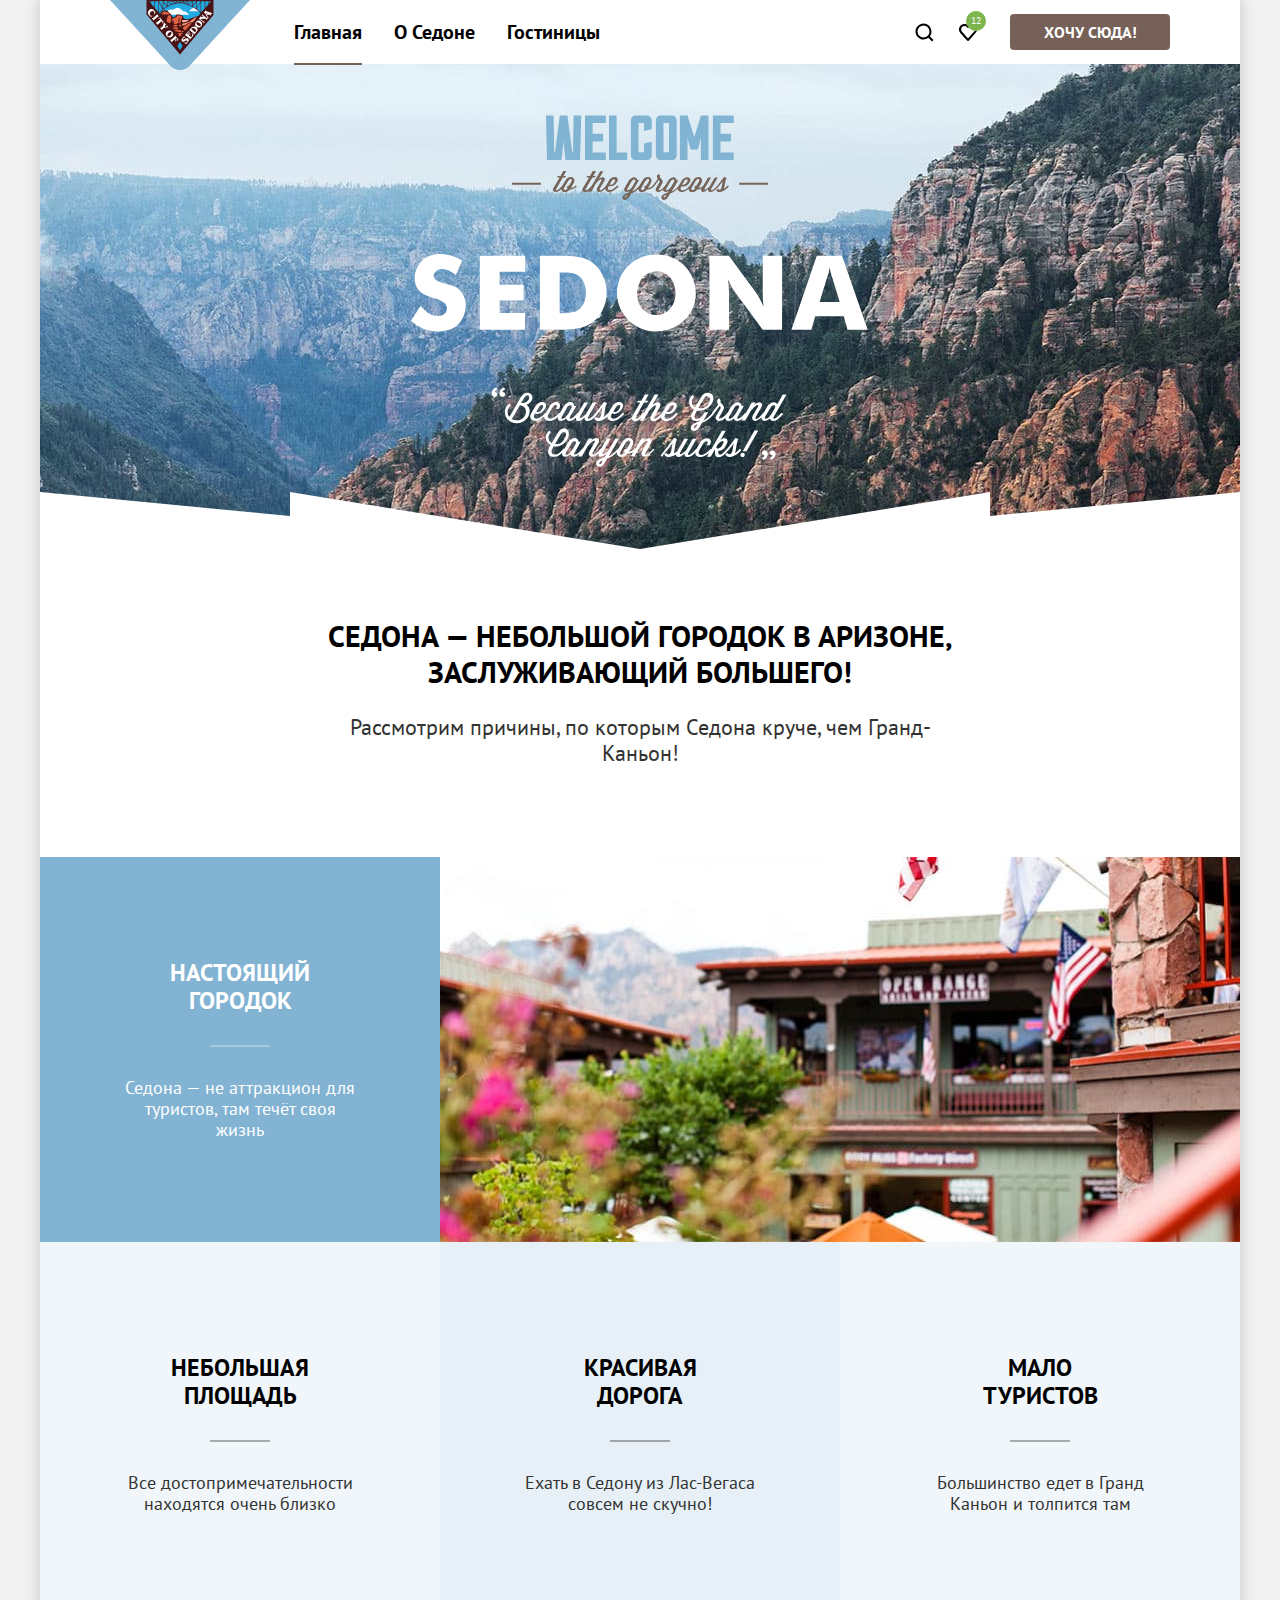
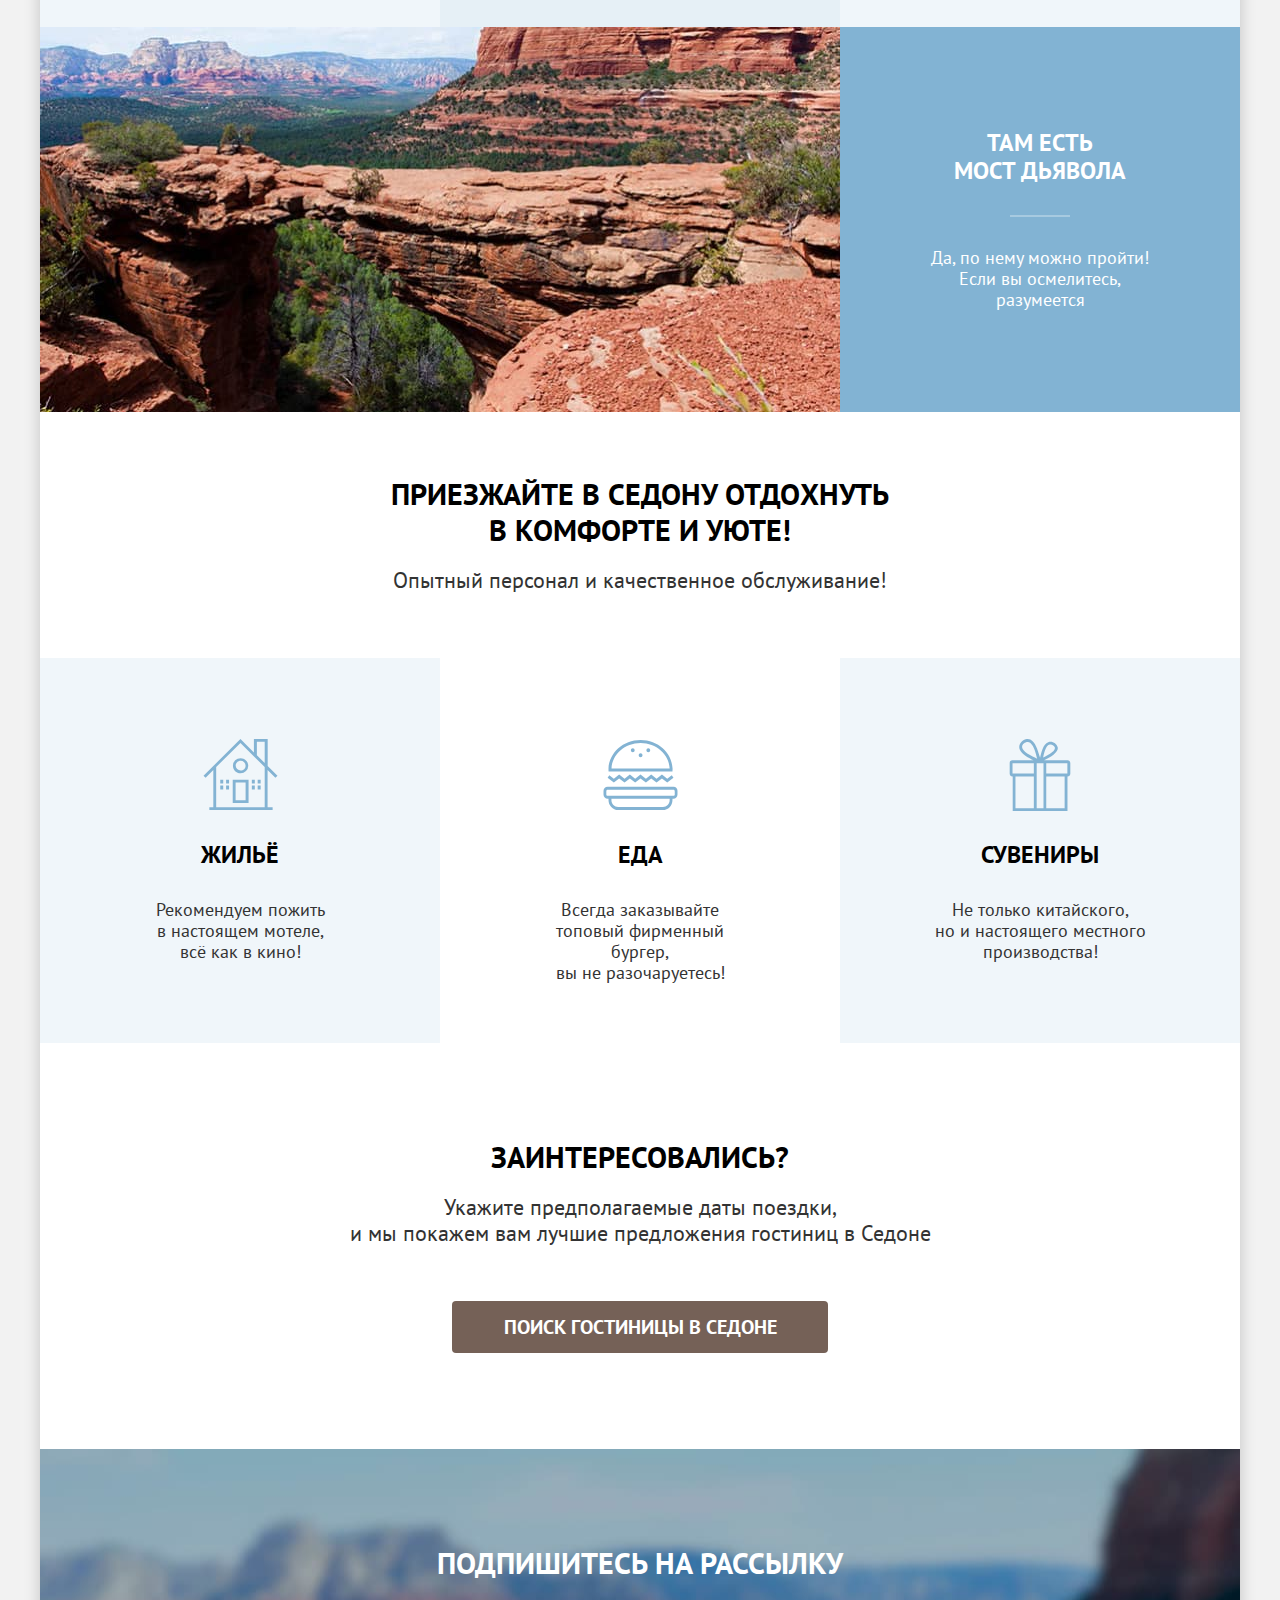
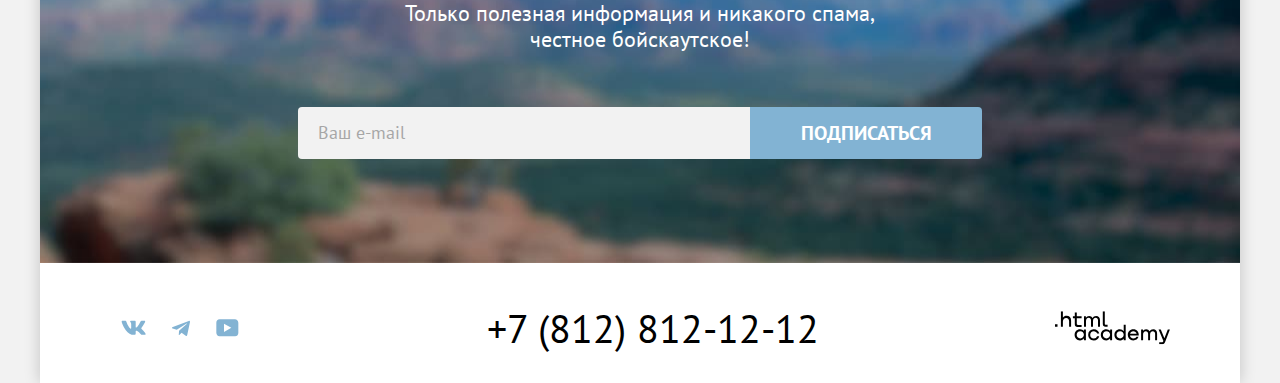
==== commit 3764fa14: "some changes" ====
--- a/index.html
+++ b/index.html
@@ -5,8 +5,9 @@
     <meta charset="utf-8">
     <meta name="viewport" content="width=device-width, initial-scale=1.0">
     <title>Седона</title>
+    <link rel="icon" href="favicon.ico">
+    <link rel="icon" type="image/png" href="./images/favicon.png">
     <link rel="stylesheet" href="styles/styles.css">
-    <link rel="icon" type="image/png" sizes="32x32" href="./images/favicon.png">
   </head>
 
   <body>
@@ -194,8 +195,8 @@
           <a class="footer__phone black-link" href="tel:+78128121212">+7&nbsp;(812)&nbsp;812-12-12</a>
         </address>
         <a class="developer-link black-link" href="https://htmlacademy.ru">
-          <svg class="developer-link__img" aria-hidden="true" focusable="false" width="115" height="34" viewBox="0 0 115 34"
-            fill="currentColor" xmlns="http://www.w3.org/2000/svg">
+          <svg class="developer-link__img" aria-hidden="true" focusable="false" width="115" height="34"
+            viewBox="0 0 115 34" fill="currentColor" xmlns="http://www.w3.org/2000/svg">
             <g clip-path="url(#a)">
               <path
                 d="M0 13.26v2.6h2.5v-2.6H0ZM11.6 4.86c-1.6 0-2.8.7-3.6 1.7h-.1V.36h-2v15.5h2v-5.3c0-2.1 1.3-3.6 3.3-3.6 1.8 0 2.9 1.4 2.9 3.2v5.7h2v-6.1c.1-3-1.8-4.9-4.5-4.9ZM26.6 5.16h-4.8v-3.7h-2v3.8h-1.9v2h1.9v6c0 1.7 1 2.7 2.7 2.7h4.1v-2h-3.7c-.7 0-1.1-.4-1.1-1.1v-5.7h4.8v-2ZM41.1 4.96c-1.6 0-2.9.8-3.5 2.1h-.1c-.6-1.2-1.8-2.1-3.4-2.1-1.4 0-2.5.8-3.1 1.8h-.1v-1.6H29v10.6h2v-5.4c0-2 1-3.5 2.6-3.5 1.5 0 2.4 1 2.4 2.6v6.3h2v-5.6c0-2.4 1.4-3.3 2.6-3.3 1.5 0 2.4 1 2.4 2.6v6.3h2v-6.5c.1-2.5-1.4-4.3-3.9-4.3ZM47.8 13.06c0 1.7 1 2.7 2.8 2.7h2v-2h-1.7c-.7 0-1.1-.4-1.1-1.1V.36h-2v12.7ZM28.9 20.06c-.9-1.1-2.2-1.8-3.9-1.8-3.1 0-5.4 2.3-5.4 5.6s2.3 5.6 5.4 5.6c1.8 0 3-.8 3.8-1.9h.1v1.6h2v-10.6h-2v1.5Zm-3.6 7.4c-2.2 0-3.6-1.6-3.6-3.6s1.4-3.6 3.6-3.6 3.6 1.6 3.6 3.6c0 1.9-1.4 3.6-3.6 3.6ZM44.2 22.36c-.5-2.4-2.6-4.1-5.4-4.1a5.4 5.4 0 0 0-5.6 5.6c0 3.1 2.2 5.6 5.6 5.6 2.8 0 4.9-1.8 5.4-4.2h-2.1a3.4 3.4 0 0 1-3.3 2.3c-2.2 0-3.6-1.6-3.6-3.6s1.4-3.6 3.6-3.6c1.6 0 2.8 1 3.3 2.2h2.1v-.2ZM55.1 20.06c-.9-1.1-2.2-1.8-3.9-1.8-3.1 0-5.4 2.3-5.4 5.6s2.3 5.6 5.4 5.6c1.8 0 3-.8 3.8-1.9h.1v1.6h2v-10.6h-2v1.5Zm-3.6 7.4c-2.2 0-3.6-1.6-3.6-3.6s1.4-3.6 3.6-3.6 3.6 1.6 3.6 3.6c0 1.9-1.5 3.6-3.6 3.6ZM68.7 20.16c-.9-1.1-2.2-1.9-3.9-1.9-3.1 0-5.4 2.3-5.4 5.6s2.2 5.6 5.4 5.6c1.7 0 3-.8 3.8-1.8h.1v1.5h2v-15.4h-2v6.4Zm-3.6 7.3c-2.2 0-3.6-1.6-3.6-3.6s1.4-3.6 3.6-3.6 3.6 1.6 3.6 3.6c-.1 2-1.5 3.6-3.6 3.6ZM78.3 18.26c-3.3 0-5.5 2.5-5.5 5.6 0 3 2.1 5.6 5.5 5.6 2.5 0 4.5-1.3 5.2-3.6h-2.1c-.5 1-1.6 1.6-3 1.6-1.9 0-3.3-1.3-3.4-2.9h8.8c.2-3.6-2-6.3-5.5-6.3Zm0 1.9c1.7 0 3 1 3.3 2.6h-6.5c.3-1.5 1.5-2.6 3.2-2.6ZM98.2 18.26c-1.6 0-2.9.8-3.6 2h-.1c-.6-1.2-1.8-2-3.4-2-1.4 0-2.5.7-3.1 1.8v-1.5h-1.9v10.6h2v-5.4c0-2 1-3.4 2.6-3.5 1.5 0 2.4 1 2.4 2.6v6.3h2v-5.6c0-2.4 1.4-3.3 2.6-3.3 1.5 0 2.4 1 2.4 2.6v6.3h2v-6.5c.1-2.6-1.4-4.4-3.9-4.4ZM109.4 27.36l-3.6-8.9h-2.2l4.8 11.6c-.3.9-.7 1.2-1.7 1.2h-2.5v2h2.5c1.8 0 2.8-.8 3.5-2.6l4.7-12.2h-2.1l-3.4 8.9Z" />
@@ -208,6 +209,7 @@
           </svg>
         </a>
       </footer>
+      <!-- чтобы появилось модальное окно, надо к элементу с классом  modal-container добавить класс active_modal-->
       <div class="modal-container">
         <div class="modal modal__search">
           <button class="modal__close-button" type="button">
@@ -222,14 +224,16 @@
             <form class="search-form" action="https://echo.htmlacademy.ru/" method="post">
               <p class="field-group">
                 <label class="form__input-label" for="search-arrival-date">Дата Заезда:</label>
-                <input class="form__input form__input_modal input-large" type="text" id="search-arrival-date"
+                <input class=" form__input form__input_modal input-large" type="text" id="search-arrival-date"
                   name="search-arrival-date" placeholder="Укажите дату" required>
+                <!-- чтобы появился комментарий - удалите класс hide-message у элемента с классом form__message -->
                 <span class="form__message message-error hide-message">Мы не можем отправить вас в прошлое.</span>
               </p>
               <p class="field-group">
                 <label class="form__input-label" for="search-departure-date">Дата Выезда:</label>
                 <input class="form__input form__input_modal input-large" type="text" id="search-departure-date"
                   name="search-departure-date" placeholder="Укажите дату" required>
+                <!-- чтобы появился комментарий - удалите класс hide-message у элемента с классом form__message -->
                 <span class="form__message hide-message">На эти даты есть свободные номера. Пока есть.</span>
               </p>
               <div class="field-group">
--- a/styles/styles.css
+++ b/styles/styles.css
@@ -26,6 +26,7 @@
 
 body {
   height: 100%;
+  min-width: 1280px;
   margin: 0 auto;
   font-family: "PT Sans", Arial, sans-serif;
   font-style: normal;
@@ -217,6 +218,7 @@
 }
 
 .button_reset {
+  padding: 5px 16px;
   border: 3px solid transparent;
   background-color: transparent;
 }
@@ -512,6 +514,7 @@
   font-size: 24px;
   color: #000000;
   text-transform: uppercase;
+  text-align: center;
 }
 
 .invitation__item::before {
@@ -577,7 +580,7 @@
   display: block;
   width: 452px;
   min-height: 52px;
-  padding: 12px 20px;
+  padding: 12px 18px;
   font: inherit;
   line-height: 1.33;
   font-weight: 700;
@@ -593,6 +596,7 @@
   font-weight: 400;
   font-size: 18px;
   line-height: 1.33;
+  opacity: 0.6;
 }
 
 .form__input:hover {
@@ -618,21 +622,25 @@
   display: flex;
   justify-content: space-between;
   align-items: center;
+  flex-wrap: wrap;
+  gap: 30px;
   min-height: 49px;
   margin-bottom: 40px;
 }
 
 .catalog-hotels__sort-box {
   display: flex;
+  flex-wrap: wrap;
   gap: 70px;
   margin-left: auto;
 }
 
 .select-control {
   position: relative;
+  align-self: flex-start;
   width: 292px;
   min-height: 49px;
-  padding: 12px 20px;
+  padding: 12px 18px;
   padding-right: 40px;
   font: inherit;
   appearance: none;
@@ -642,7 +650,7 @@
   background-color: #ffffff;
   background-image: url("../images/select_arrow.svg");
   background-repeat: no-repeat;
-  background-position: right 20px center;
+  background-position: right 18px center;
   transition: border 0.3s;
 }
 
@@ -681,7 +689,7 @@
   width: 340px;
   height: 100%;
   gap: 16px 20px;
-  padding: 20px;
+  padding: 19px;
   border-radius: 4px;
   border: 1px solid #e6e6e6;
 }
@@ -695,9 +703,11 @@
 .star-rating {
   width: 100px;
   height: 18px;
+  margin: 0;
   background-image: url("../images/star.svg");
   background-repeat: space;
   background-size: 18px 17px;
+  align-self: center;
 }
 
 .star-rating_1 {
@@ -720,6 +730,7 @@
   display: flex;
   align-items: center;
   justify-content: space-between;
+  flex-wrap: wrap;
   min-height: 120px;
   padding: 40px 70px 30px;
 }
@@ -765,6 +776,7 @@
 }
 
 .footer__phone {
+  max-width: 600px;
   font-size: 40px;
   line-height: 1.0;
   text-align: center;
@@ -777,13 +789,13 @@
   text-decoration: none;
 }
 
-.developer-link{
- display: flex;
- justify-content: center;
- align-items: center;
-}
-
-.developer-link__img{
+.developer-link {
+  display: flex;
+  justify-content: center;
+  align-items: center;
+}
+
+.developer-link__img {
   display: block;
 }
 
@@ -874,11 +886,23 @@
 .filter-form {
   display: flex;
   justify-content: space-between;
-}
+  flex-wrap: wrap;
+}
+
+.filter-form:not(:last-child) {
+  margin-bottom: 30px;
+}
+
 
 .filter-form__left-box {
   display: flex;
   gap: 70px;
+  flex-wrap: wrap;
+  max-width: 380px;
+}
+
+.filter-form__left-box:not(:first-child) {
+  margin-bottom: 20px;
 }
 
 .filter-form__list {
@@ -895,6 +919,7 @@
   flex-direction: column;
   gap: 32px;
   width: 150px;
+  min-height: 160px;
   margin: 0;
   padding: 0;
   border: none;
@@ -902,6 +927,7 @@
 
 .filter-form__group_inputs-box {
   width: 288px;
+  gap: 44px;
 }
 
 .filter-form__title {
@@ -985,6 +1011,11 @@
 .filter-form__right-box {
   display: flex;
   gap: 70px;
+  flex-wrap: wrap;
+}
+
+.filter-form__right-box:not(:first-child) {
+  margin-bottom: 20px;
 }
 
 .filter-form__inputs-list {
@@ -1013,7 +1044,7 @@
   width: 143px;
   min-height: 48px;
   margin: 0;
-  padding: 12px 20px;
+  padding: 10px 18px;
   padding-right: 40px;
   font: inherit;
   font-weight: 700;
@@ -1180,6 +1211,7 @@
 
 
 .catalog-hotels__text {
+  max-width: 500px;
   margin: 0;
   font-weight: 700;
   font-size: 30px;
@@ -1192,7 +1224,7 @@
   margin: 0;
   font-weight: 700;
   font-size: 24px;
-  line-height: 1.17;
+  line-height: 1.16;
   color: #000000;
 }
 
@@ -1205,7 +1237,8 @@
   display: flex;
   justify-content: center;
   align-items: center;
-  min-width: 140px;
+  width: 140px;
+  min-height: 37px;
   margin: 0;
   font-size: 16px;
   line-height: 1.25;
@@ -1390,6 +1423,12 @@
   background-image: url("../images/calendar.svg");
   background-repeat: no-repeat;
   background-position: right 22px center;
+}
+
+.input-large::placeholder {
+  font-weight: 700;
+  line-height: 1.33;
+  opacity: 0.6;
 }
 
 .form__input-label {
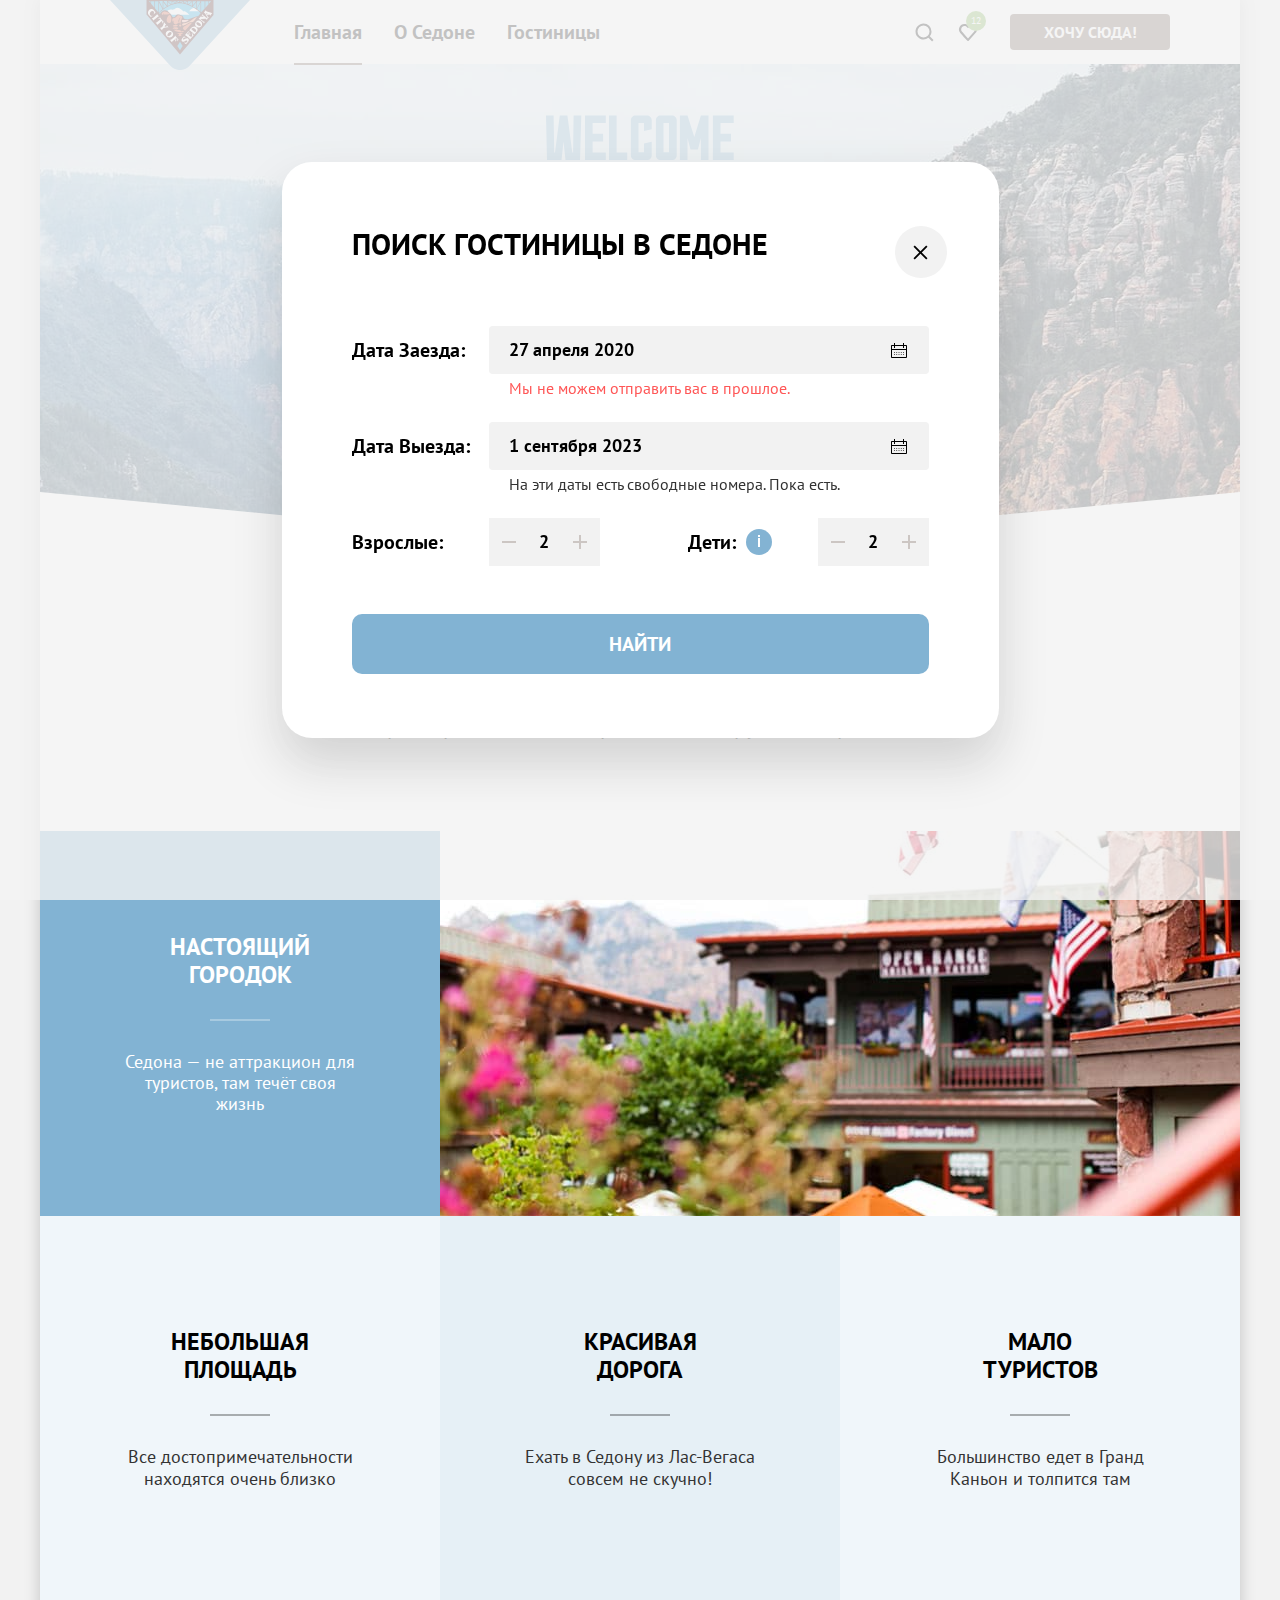
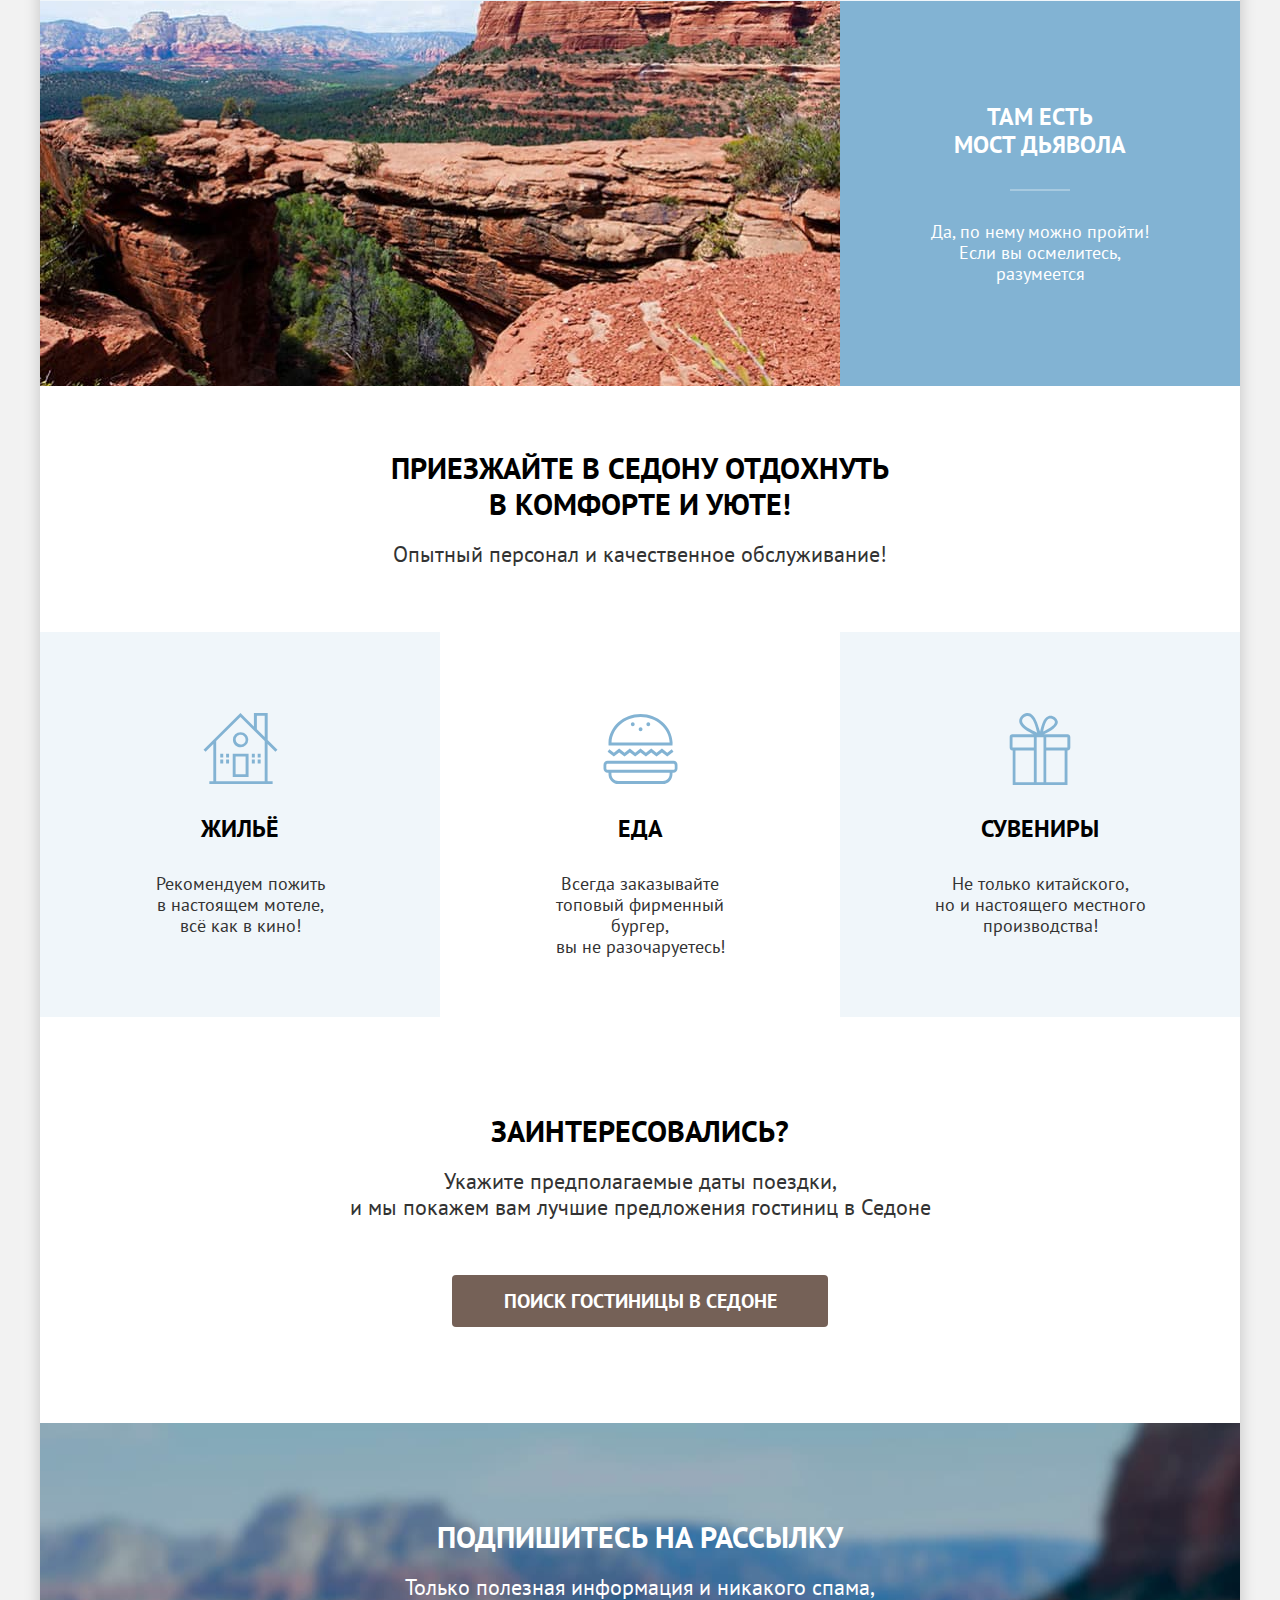
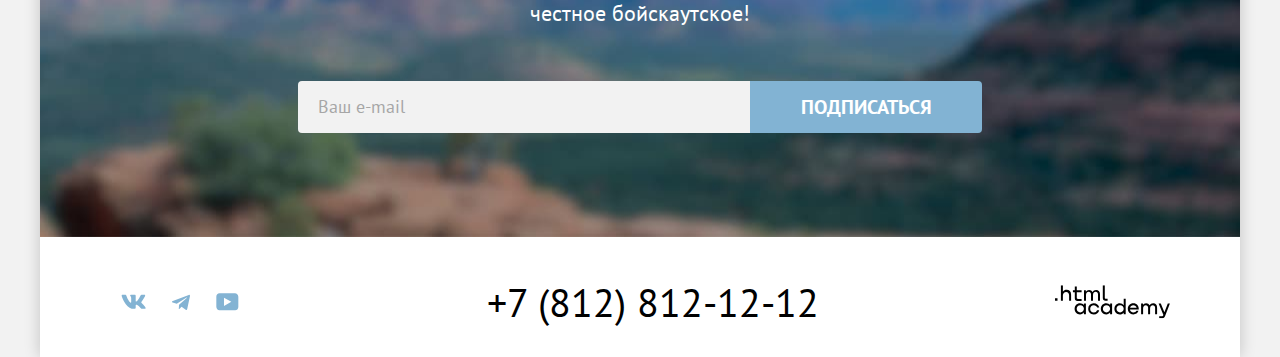
==== commit aab3ea5f: "changed modal" ====
--- a/index.html
+++ b/index.html
@@ -6,7 +6,7 @@
     <meta name="viewport" content="width=device-width, initial-scale=1.0">
     <title>Седона</title>
     <link rel="icon" href="favicon.ico">
-    <link rel="icon" type="image/png" href="./images/favicon.png">
+    <link rel="icon" type="image/png" sizes="32x32" href="./images/favicon.png">
     <link rel="stylesheet" href="styles/styles.css">
   </head>
 
@@ -15,7 +15,7 @@
 
       <header class="page-header">
         <a class="logo">
-          <img class="logo-img" src="images/logo_sedona.svg" width="140" height="70" alt="Логотип города Седона">
+          <img class="logo-img" src="images/logo_sedona.svg" width="140" height="70" alt="Логотип города Седона.">
         </a>
         <nav class="navigation">
           <ul class="navigation__list">
@@ -62,7 +62,7 @@
         <section class="hero">
           <h1 class="hero__title visually-hidden">Сайт о городе Седона.</h1>
           <img class="hero__image" src="images/welcome_hero.svg" width="458" height="352"
-            alt="Wellcome to the gorgeous Sedona because of the Grand Canyon sucks">
+            alt="Wellcome to the gorgeous Sedona because of the Grand Canyon sucks.">
         </section>
         <section class="advantages">
           <div class="advantages__wrap-titles">
@@ -78,7 +78,7 @@
                   жизнь</p>
               </div>
               <img class="advantages__cover" src="images/town_advantages.jpg" width="800" height="385"
-                alt="Вид на город Седона">
+                alt="Вид на город Седона.">
             </li>
             <li class="advantages__item">
               <div class="advantages__wrap-description">
@@ -100,7 +100,7 @@
             </li>
             <li class="advantages__item advantages__item_wide">
               <img class="advantages__cover" src="images/mountains_advantages.jpg" width="800" height="385"
-                alt="Вид на мост Дьявола">
+                alt="Вид на мост Дьявола.">
               <div class="advantages__wrap-description">
                 <h3 class="advantages__title advantages__title_light">Там есть<br>
                   мост дьявола</h3>
@@ -210,10 +210,10 @@
         </a>
       </footer>
       <!-- чтобы появилось модальное окно, надо к элементу с классом  modal-container добавить класс active_modal-->
-      <div class="modal-container">
+      <div class="modal-container active_modal">
         <div class="modal modal__search">
           <button class="modal__close-button" type="button">
-            <span class="visually-hidden">Закрыть</span>
+            <span class="visually-hidden">Закрыть.</span>
             <svg width="15" height="15" viewBox="0 0 15 15" fill="currentColor" xmlns="http://www.w3.org/2000/svg">
               <path
                 d="M14.4905 1.78288L13.1982 0.49057L7.49048 6.19826L1.78279 0.49057L0.490479 1.78288L6.19817 7.49057L0.490479 13.1983L1.78279 14.4906L7.49048 8.78288L13.1982 14.4906L14.4905 13.1983L8.78279 7.49057L14.4905 1.78288Z" />
@@ -225,16 +225,16 @@
               <p class="field-group">
                 <label class="form__input-label" for="search-arrival-date">Дата Заезда:</label>
                 <input class=" form__input form__input_modal input-large" type="text" id="search-arrival-date"
-                  name="search-arrival-date" placeholder="Укажите дату" required>
-                <!-- чтобы появился комментарий - удалите класс hide-message у элемента с классом form__message -->
-                <span class="form__message message-error hide-message">Мы не можем отправить вас в прошлое.</span>
+                  name="search-arrival-date" value="27 апреля 2020" placeholder="Укажите дату" required>
+                <!-- чтобы скрыть комментарий - добавьте класс hide-message у элемента с классом form__message. Класс message-error добавляется, если введены ошибочные данные.-->
+                <span class="form__message message-error">Мы не можем отправить вас в прошлое.</span>
               </p>
               <p class="field-group">
                 <label class="form__input-label" for="search-departure-date">Дата Выезда:</label>
                 <input class="form__input form__input_modal input-large" type="text" id="search-departure-date"
-                  name="search-departure-date" placeholder="Укажите дату" required>
+                  name="search-departure-date" value="1 сентября 2023" placeholder="Укажите дату" required>
                 <!-- чтобы появился комментарий - удалите класс hide-message у элемента с классом form__message -->
-                <span class="form__message hide-message">На эти даты есть свободные номера. Пока есть.</span>
+                <span class="form__message">На эти даты есть свободные номера. Пока есть.</span>
               </p>
               <div class="field-group">
                 <div class="field-group__small">
--- a/styles/styles.css
+++ b/styles/styles.css
@@ -37,6 +37,11 @@
   background-color: #f2f2f2;
 }
 
+img {
+  max-width: 100%;
+  object-fit: contain;
+}
+
 .container {
   display: flex;
   flex-direction: column;
@@ -147,10 +152,6 @@
   background-color: #68a2ca;
 }
 
-.button:focus {
-  background-color: #68a2ca;
-}
-
 .button:active {
   color: rgba(255, 255, 255, 0.3);
   background-color: #82b3d3;
@@ -198,10 +199,6 @@
   background-color: #615048;
 }
 
-.brown-link:focus {
-  background-color: #615048;
-}
-
 .brown-link:active {
   color: rgba(255, 255, 255, 0.3);
   background-color: #756157;
@@ -229,11 +226,6 @@
   border: 3px solid transparent;
 }
 
-.button_reset:focus {
-  border: 3px solid #83b3d3;
-  background-color: transparent;
-}
-
 .button_reset:active {
   background-color: transparent;
   color: rgba(255, 255, 255, 0.3);
@@ -253,10 +245,6 @@
 }
 
 .button_in-favourites:hover {
-  background-color: #6c9e42;
-}
-
-.button_in-favourites:focus {
   background-color: #6c9e42;
 }
 
@@ -378,7 +366,7 @@
 }
 
 .advantages__wrap-titles {
-  width: 651px;
+  width: 660px;
   margin: 0 auto;
   padding-top: 69px;
   padding-bottom: 90px;
@@ -450,7 +438,7 @@
   align-items: center;
   gap: 30px;
   width: 400px;
-  padding: 70px 85px;
+  padding: 70px 80px;
 }
 
 .advantages__title {
@@ -658,10 +646,6 @@
   border: 2px solid #68a2ca;
 }
 
-.select-control:focus {
-  border: 2px solid #68a2ca;
-}
-
 .select-control:active {
   border: 2px solid #3f5e72;
 }
@@ -678,7 +662,7 @@
   gap: 20px;
   margin: 0;
   padding: 0;
-  margin-bottom: 80px;
+  margin-bottom: 40px;
   list-style: none;
 }
 
@@ -701,7 +685,7 @@
 }
 
 .star-rating {
-  width: 100px;
+  width: 106px;
   height: 18px;
   margin: 0;
   background-image: url("../images/star.svg");
@@ -724,6 +708,10 @@
 
 .star-rating_4 {
   width: 80px;
+}
+
+.star-rating_5 {
+  width: 106px;
 }
 
 .page-footer {
@@ -759,10 +747,6 @@
   color: #68a2ca;
 }
 
-.footer__link:focus {
-  color: #68a2ca;
-}
-
 .footer__link:active {
   color: rgba(104, 162, 202, 0.3);
 }
@@ -800,10 +784,6 @@
 }
 
 .black-link:not(.navigation__link_current):hover {
-  color: #756157;
-}
-
-.black-link:not(.navigation__link_current):focus {
   color: #756157;
 }
 
@@ -871,10 +851,6 @@
   color: rgba(255, 255, 255, 0.6);
 }
 
-.breadcrumbs__link:not(.breadcrumbs__link_current):focus {
-  color: #ffffff;
-}
-
 .breadcrumbs__link:not(.breadcrumbs__link_current):active {
   color: rgba(255, 255, 255, 0.3);
 }
@@ -956,6 +932,7 @@
   width: 20px;
   height: 20px;
   background-color: #ffffff;
+  transition: opacity 0.3s;
 }
 
 .control__input[type=checkbox]+.control__mark {
@@ -982,6 +959,11 @@
 .control__input:hover+.control__mark {
   opacity: 0.6;
 }
+
+.control__input:focus+.control__mark {
+  outline: 3px solid #83b3d3;
+}
+
 
 .control__input[type=checkbox]:checked+.control__mark::before {
   content: "";
@@ -1014,7 +996,7 @@
   flex-wrap: wrap;
 }
 
-.filter-form__right-box:not(:first-child) {
+.filter-form__right-box + .filter-form__right-box {
   margin-bottom: 20px;
 }
 
@@ -1176,10 +1158,6 @@
   border: 2px solid #000000;
 }
 
-.card-toggles__button:focus {
-  border: 2px solid #68a2ca;
-}
-
 .card-toggles__button:active {
   border: 2px solid #000000;
 }
@@ -1226,11 +1204,20 @@
   font-size: 24px;
   line-height: 1.16;
   color: #000000;
+  transition: color 0.3s;
 }
 
 .card__link {
   grid-column: 1 / -1;
   text-decoration: none;
+}
+
+.card__link:hover .card__title {
+  color: #756157;
+}
+
+.card__link:active .card__title {
+  color: rgba(117, 97, 87, 0.3);
 }
 
 .card__rating {
@@ -1262,7 +1249,9 @@
   flex-wrap: wrap;
   margin: 0;
   padding: 0;
+  padding-top: 40px;
   list-style: none;
+  border-top: 1px solid #e6e6e6;
 }
 
 .button-pagination {
@@ -1310,11 +1299,6 @@
   border: 1px solid #82b3d3;
 }
 
-.button-pagination:not(.button-pagination_current):focus {
-  background-color: #68a2ca;
-  border: 1px solid #82b3d3;
-}
-
 .button-pagination:not(.button-pagination_current):active {
   background-color: #82b3d3;
   color: rgba(255, 255, 255, 0.3);
@@ -1554,10 +1538,6 @@
 }
 
 .tooltip__toggle:hover {
-  background-color: #68a2ca;
-}
-
-.tooltip__toggle:focus {
   background-color: #68a2ca;
 }
 
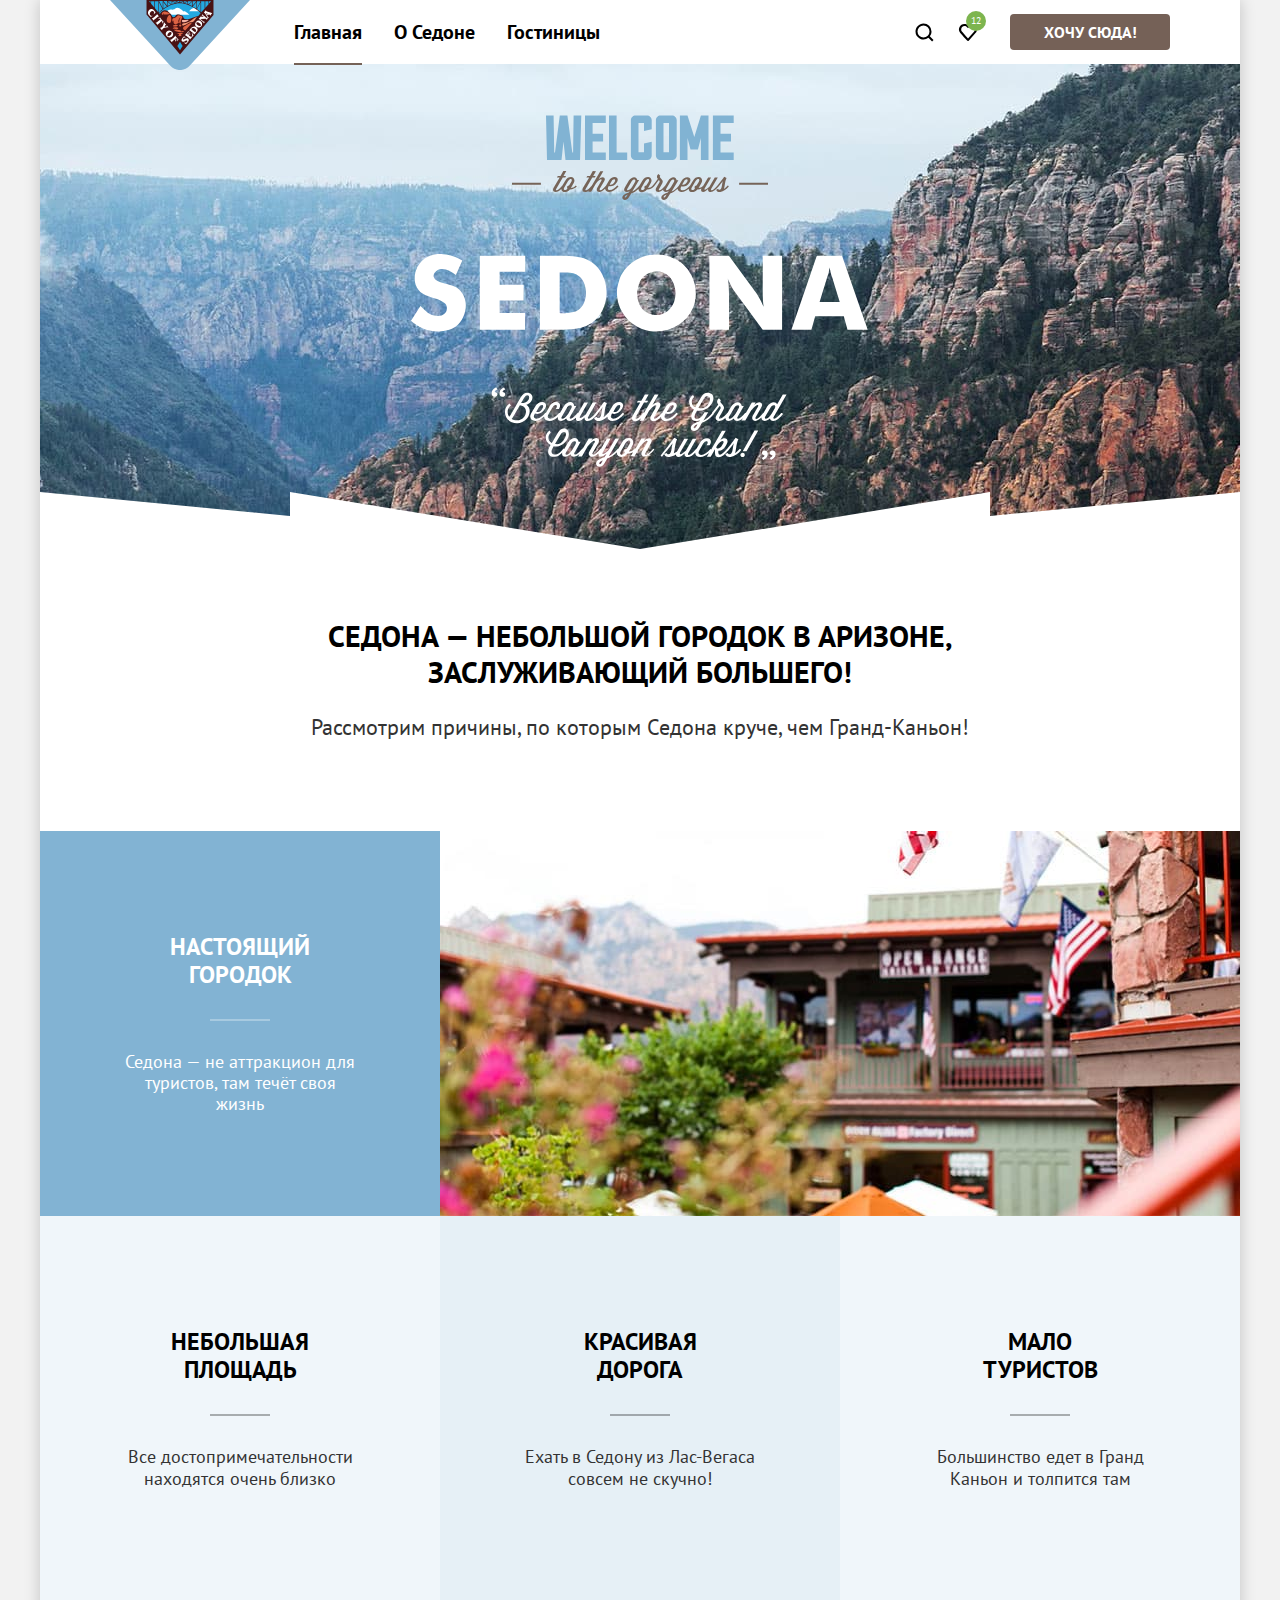
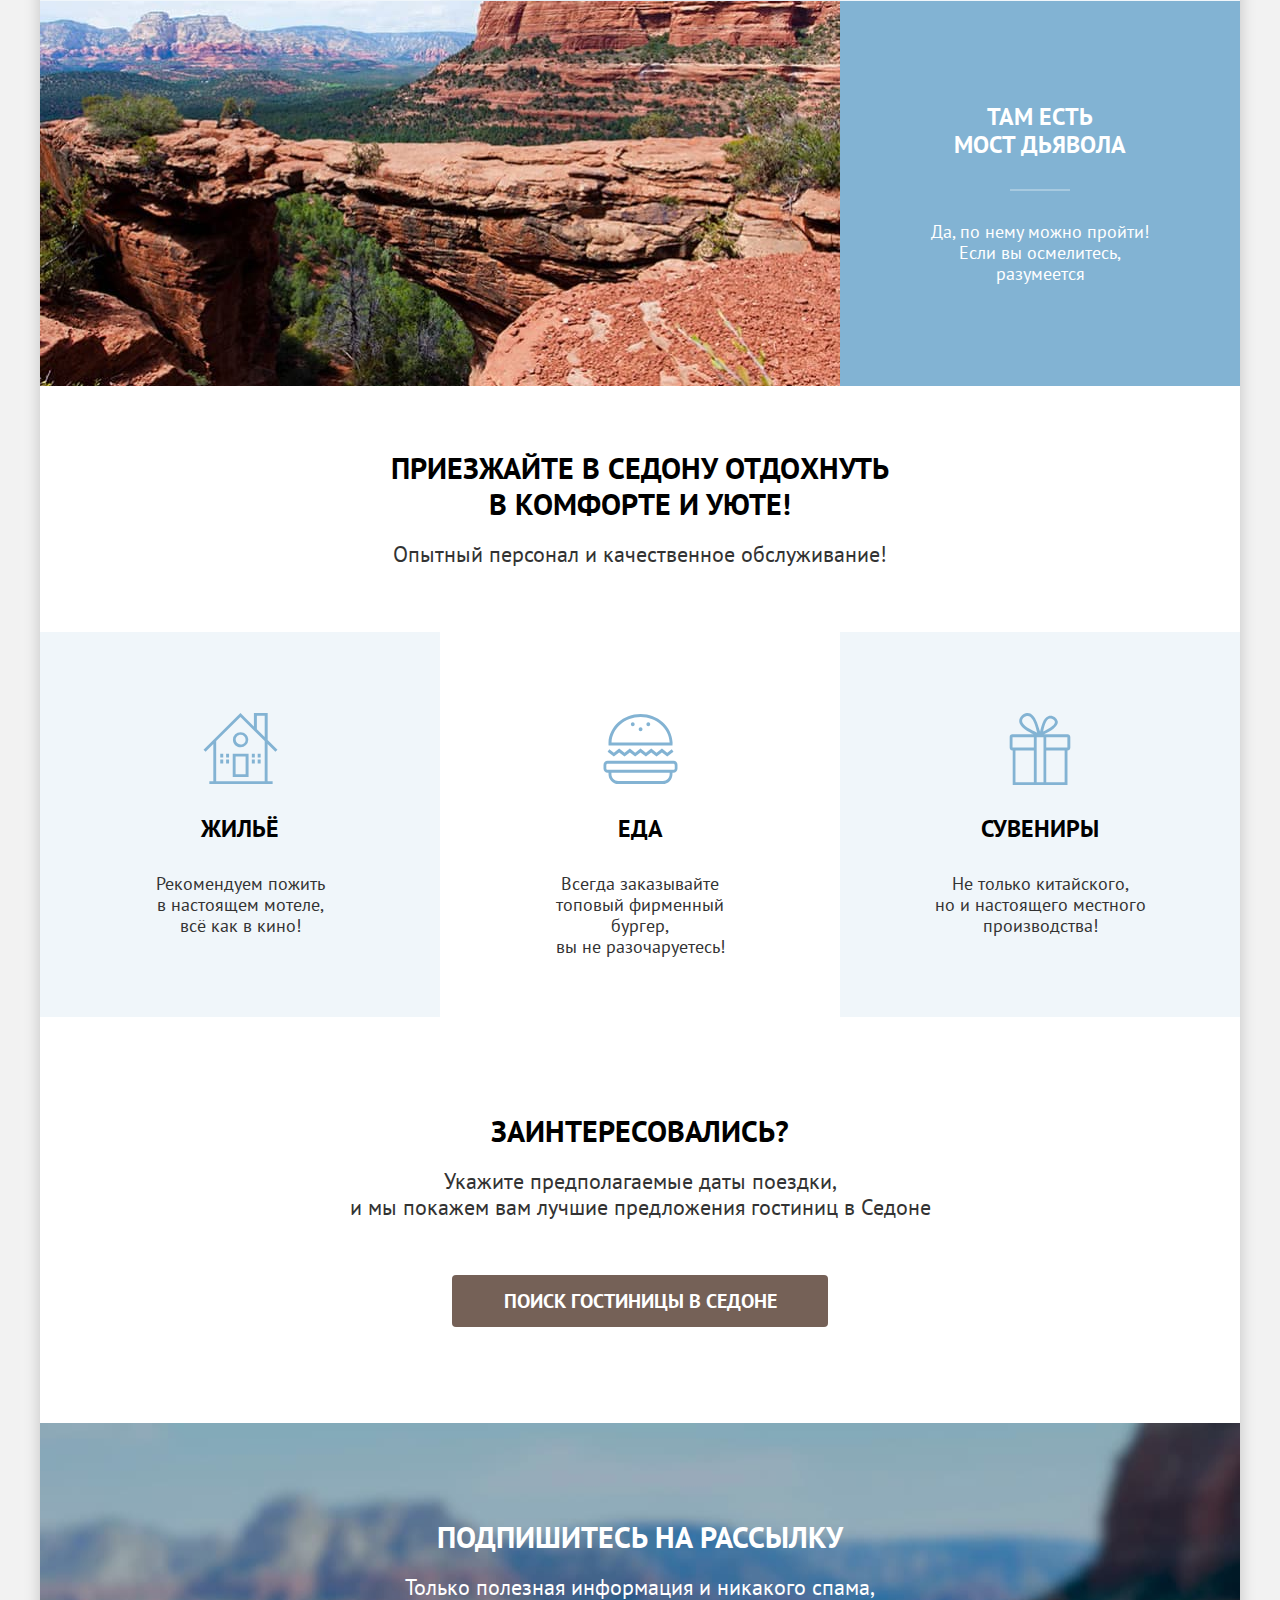
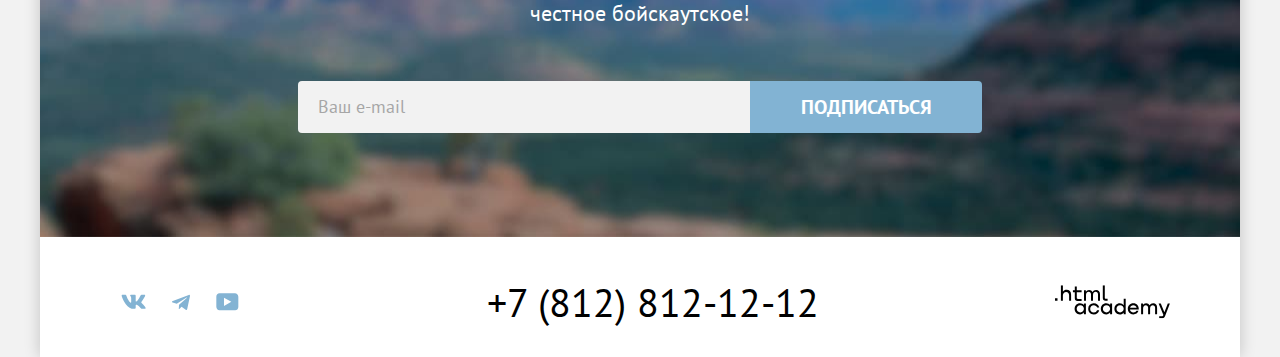
==== commit 827ef672: "Merge pull request #11 from TatianaSenatorova/master" ====
--- a/index.html
+++ b/index.html
@@ -210,7 +210,7 @@
         </a>
       </footer>
       <!-- чтобы появилось модальное окно, надо к элементу с классом  modal-container добавить класс active_modal-->
-      <div class="modal-container active_modal">
+      <div class="modal-container">
         <div class="modal modal__search">
           <button class="modal__close-button" type="button">
             <span class="visually-hidden">Закрыть.</span>
--- a/styles/styles.css
+++ b/styles/styles.css
@@ -1,3 +1,10 @@
+/*
+* Prefixed by https://autoprefixer.github.io
+* PostCSS: v8.4.14,
+* Autoprefixer: v10.4.7
+* Browsers: last 3 version
+*/
+
 @font-face {
   font-family: "PT Sans";
   font-style: normal;
@@ -17,6 +24,7 @@
 *,
 *::before,
 *::after {
+  -webkit-box-sizing: border-box;
   box-sizing: border-box;
 }
 
@@ -39,20 +47,30 @@
 
 img {
   max-width: 100%;
+  height: auto;
+  -o-object-fit: contain;
   object-fit: contain;
 }
 
 .container {
-  display: flex;
+  display: -webkit-box;
+  display: -ms-flexbox;
+  display: flex;
+  -webkit-box-orient: vertical;
+  -webkit-box-direction: normal;
+  -ms-flex-direction: column;
   flex-direction: column;
   width: 1200px;
   min-height: 100%;
   margin: 0 auto;
   background-color: #ffffff;
+  -webkit-box-shadow: 0 0 15px 0 rgba(0, 0, 0, 0.2);
   box-shadow: 0 0 15px 0 rgba(0, 0, 0, 0.2);
 }
 
 .main-container {
+  -webkit-box-flex: 1;
+  -ms-flex-positive: 1;
   flex-grow: 1;
 }
 
@@ -64,14 +82,21 @@
   border: 0;
   padding: 0;
   white-space: nowrap;
+  -webkit-clip-path: inset(100%);
   clip-path: inset(100%);
   clip: rect(0 0 0 0);
   overflow: hidden;
 }
 
 .page-header {
-  display: flex;
+  display: -webkit-box;
+  display: -ms-flexbox;
+  display: flex;
+  -webkit-box-pack: justify;
+  -ms-flex-pack: justify;
   justify-content: space-between;
+  -webkit-box-align: center;
+  -ms-flex-align: center;
   align-items: center;
   gap: 28px;
   padding-left: 70px;
@@ -79,16 +104,25 @@
 }
 
 .navigation {
-  display: flex;
-  align-items: center;
+  display: -webkit-box;
+  display: -ms-flexbox;
+  display: flex;
+  -webkit-box-align: center;
+  -ms-flex-align: center;
+  align-items: center;
+  -webkit-box-pack: justify;
+  -ms-flex-pack: justify;
   justify-content: space-between;
   gap: 32px;
+  -webkit-box-flex: 1;
+  -ms-flex-positive: 1;
   flex-grow: 1;
 }
 
 .logo {
   z-index: 1;
   display: block;
+  -ms-flex-item-align: start;
   align-self: flex-start;
   margin-bottom: -6px;
 }
@@ -98,7 +132,10 @@
 }
 
 .navigation__list {
-  display: flex;
+  display: -webkit-box;
+  display: -ms-flexbox;
+  display: flex;
+  -ms-flex-wrap: wrap;
   flex-wrap: wrap;
   max-width: 600px;
   margin: 0;
@@ -107,9 +144,14 @@
 }
 
 .navigation__wrap-icons-button {
-  display: flex;
+  display: -webkit-box;
+  display: -ms-flexbox;
+  display: flex;
+  -webkit-box-align: center;
+  -ms-flex-align: center;
   align-items: center;
   gap: 20px;
+  -ms-flex-negative: 0;
   flex-shrink: 0;
 }
 
@@ -118,8 +160,14 @@
 }
 
 .navigation__user a {
-  display: flex;
+  display: -webkit-box;
+  display: -ms-flexbox;
+  display: flex;
+  -webkit-box-pack: center;
+  -ms-flex-pack: center;
   justify-content: center;
+  -webkit-box-align: center;
+  -ms-flex-align: center;
   align-items: center;
   min-height: 64px;
   min-width: 44px;
@@ -127,8 +175,14 @@
 }
 
 .button {
-  display: flex;
+  display: -webkit-box;
+  display: -ms-flexbox;
+  display: flex;
+  -webkit-box-pack: center;
+  -ms-flex-pack: center;
   justify-content: center;
+  -webkit-box-align: center;
+  -ms-flex-align: center;
   align-items: center;
   width: 191px;
   min-height: 36px;
@@ -145,6 +199,8 @@
   background-color: #82b3d3;
   border-radius: 4px;
   cursor: pointer;
+  -webkit-transition: background-color 0.3s, color 0.3s, opacity 0.3s, border 0.3s;
+  -o-transition: background-color 0.3s, color 0.3s, opacity 0.3s, border 0.3s;
   transition: background-color 0.3s, color 0.3s, opacity 0.3s, border 0.3s;
 }
 
@@ -187,6 +243,8 @@
   min-height: 52px;
   border-radius: 0 4px 4px 0;
   outline: 3px solid transparent;
+  -webkit-transition: outline 0.3s;
+  -o-transition: outline 0.3s;
   transition: outline 0.3s;
 }
 
@@ -343,8 +401,14 @@
   min-width: 20px;
   height: 20px;
   padding: 0 4px;
-  display: flex;
+  display: -webkit-box;
+  display: -ms-flexbox;
+  display: flex;
+  -webkit-box-pack: center;
+  -ms-flex-pack: center;
   justify-content: center;
+  -webkit-box-align: center;
+  -ms-flex-align: center;
   align-items: center;
   font-size: 10px;
   font-weight: 400;
@@ -373,7 +437,10 @@
 }
 
 .advantages__list {
-  display: flex;
+  display: -webkit-box;
+  display: -ms-flexbox;
+  display: flex;
+  -ms-flex-wrap: wrap;
   flex-wrap: wrap;
   margin: 0;
   padding: 0;
@@ -381,8 +448,14 @@
 }
 
 .advantages__item {
-  display: flex;
+  display: -webkit-box;
+  display: -ms-flexbox;
+  display: flex;
+  -webkit-box-pack: center;
+  -ms-flex-pack: center;
   justify-content: center;
+  -webkit-box-align: center;
+  -ms-flex-align: center;
   align-items: center;
   width: 400px;
   min-height: 385px;
@@ -421,20 +494,34 @@
 .advantages__cover {
   display: block;
   max-width: 100%;
+  -o-object-fit: cover;
   object-fit: cover;
 }
 
 .advantages__item_wide {
-  display: flex;
+  display: -webkit-box;
+  display: -ms-flexbox;
+  display: flex;
+  -webkit-box-pack: justify;
+  -ms-flex-pack: justify;
   justify-content: space-between;
   width: 100%;
   background-color: #82b3d3;
 }
 
 .advantages__wrap-description {
-  display: flex;
+  display: -webkit-box;
+  display: -ms-flexbox;
+  display: flex;
+  -webkit-box-orient: vertical;
+  -webkit-box-direction: normal;
+  -ms-flex-direction: column;
   flex-direction: column;
+  -webkit-box-pack: center;
+  -ms-flex-pack: center;
   justify-content: center;
+  -webkit-box-align: center;
+  -ms-flex-align: center;
   align-items: center;
   gap: 30px;
   width: 400px;
@@ -451,9 +538,18 @@
 }
 
 .advantages__description {
-  display: flex;
+  display: -webkit-box;
+  display: -ms-flexbox;
+  display: flex;
+  -webkit-box-orient: vertical;
+  -webkit-box-direction: normal;
+  -ms-flex-direction: column;
   flex-direction: column;
+  -webkit-box-pack: center;
+  -ms-flex-pack: center;
   justify-content: center;
+  -webkit-box-align: center;
+  -ms-flex-align: center;
   align-items: center;
   gap: 30px;
   margin: 0;
@@ -467,7 +563,10 @@
 }
 
 .invitation__list {
-  display: flex;
+  display: -webkit-box;
+  display: -ms-flexbox;
+  display: flex;
+  -ms-flex-wrap: wrap;
   flex-wrap: wrap;
   margin: 0;
   padding: 0;
@@ -475,17 +574,26 @@
 }
 
 .invitation__item {
-  display: flex;
+  display: -webkit-box;
+  display: -ms-flexbox;
+  display: flex;
+  -webkit-box-orient: vertical;
+  -webkit-box-direction: normal;
+  -ms-flex-direction: column;
   flex-direction: column;
   gap: 30px;
   width: 400px;
   min-height: 385px;
   padding: 81px 85px 40px 85px;
+  -webkit-box-align: center;
+  -ms-flex-align: center;
   align-items: center;
   background-color: rgba(131, 179, 211, 0.122);
 }
 
 .invitation__description {
+  -webkit-box-ordinal-group: 4;
+  -ms-flex-order: 3;
   order: 3;
   margin: 0;
   text-align: center;
@@ -496,6 +604,8 @@
 }
 
 .invitation__title {
+  -webkit-box-ordinal-group: 3;
+  -ms-flex-order: 2;
   order: 2;
   margin: 0;
   font-weight: 700;
@@ -528,8 +638,15 @@
 }
 
 .search__wrap {
-  display: flex;
+  display: -webkit-box;
+  display: -ms-flexbox;
+  display: flex;
+  -webkit-box-orient: vertical;
+  -webkit-box-direction: normal;
+  -ms-flex-direction: column;
   flex-direction: column;
+  -webkit-box-align: center;
+  -ms-flex-align: center;
   align-items: center;
   gap: 54px;
   width: 592px;
@@ -547,8 +664,15 @@
 }
 
 .subscribe__wrap {
-  display: flex;
+  display: -webkit-box;
+  display: -ms-flexbox;
+  display: flex;
+  -webkit-box-orient: vertical;
+  -webkit-box-direction: normal;
+  -ms-flex-direction: column;
   flex-direction: column;
+  -webkit-box-align: center;
+  -ms-flex-align: center;
   align-items: center;
   gap: 54px;
   margin: 0 auto;
@@ -561,6 +685,8 @@
 }
 
 .subscribe-form {
+  display: -webkit-box;
+  display: -ms-flexbox;
   display: flex;
 }
 
@@ -577,8 +703,43 @@
   background-color: #f2f2f2;
   border: 2px solid transparent;
   border-right: none;
+  -webkit-transition: background-color 0.3s, border 0.3s;
+  -o-transition: background-color 0.3s, border 0.3s;
   transition: background-color 0.3s, border 0.3s;
 }
+
+
+.form__input::-webkit-input-placeholder {
+  font-weight: 400;
+  font-size: 18px;
+  line-height: 1.33;
+  opacity: 0.6;
+}
+
+
+.form__input::-moz-placeholder {
+  font-weight: 400;
+  font-size: 18px;
+  line-height: 1.33;
+  opacity: 0.6;
+}
+
+
+.form__input:-ms-input-placeholder {
+  font-weight: 400;
+  font-size: 18px;
+  line-height: 1.33;
+  opacity: 0.6;
+}
+
+
+.form__input::-ms-input-placeholder {
+  font-weight: 400;
+  font-size: 18px;
+  line-height: 1.33;
+  opacity: 0.6;
+}
+
 
 .form__input::placeholder {
   font-weight: 400;
@@ -596,20 +757,60 @@
   pointer-events: none;
 }
 
+.form__input:disabled::-webkit-input-placeholder {
+  color: #ffffff;
+}
+
+.form__input:disabled::-moz-placeholder {
+  color: #ffffff;
+}
+
+.form__input:disabled:-ms-input-placeholder {
+  color: #ffffff;
+}
+
+.form__input:disabled::-ms-input-placeholder {
+  color: #ffffff;
+}
+
 .form__input:disabled::placeholder {
   color: #ffffff;
 }
 
+.form__input:not(:-moz-placeholder-shown):invalid {
+  border-color: #ea5454;
+}
+
+.form__input:not(:-ms-input-placeholder):invalid {
+  border-color: #ea5454;
+}
+
+.form__input:not(:placeholder-shown):invalid {
+  border-color: #ea5454;
+}
+
 .catalog-hotels {
-  display: flex;
+  display: -webkit-box;
+  display: -ms-flexbox;
+  display: flex;
+  -webkit-box-orient: vertical;
+  -webkit-box-direction: normal;
+  -ms-flex-direction: column;
   flex-direction: column;
   padding: 50px 70px 60px;
 }
 
 .catalog-hotels__top-box {
-  display: flex;
+  display: -webkit-box;
+  display: -ms-flexbox;
+  display: flex;
+  -webkit-box-pack: justify;
+  -ms-flex-pack: justify;
   justify-content: space-between;
-  align-items: center;
+  -webkit-box-align: center;
+  -ms-flex-align: center;
+  align-items: center;
+  -ms-flex-wrap: wrap;
   flex-wrap: wrap;
   gap: 30px;
   min-height: 49px;
@@ -617,7 +818,10 @@
 }
 
 .catalog-hotels__sort-box {
-  display: flex;
+  display: -webkit-box;
+  display: -ms-flexbox;
+  display: flex;
+  -ms-flex-wrap: wrap;
   flex-wrap: wrap;
   gap: 70px;
   margin-left: auto;
@@ -625,12 +829,15 @@
 
 .select-control {
   position: relative;
+  -ms-flex-item-align: start;
   align-self: flex-start;
   width: 292px;
   min-height: 49px;
   padding: 12px 18px;
   padding-right: 40px;
   font: inherit;
+  -webkit-appearance: none;
+  -moz-appearance: none;
   appearance: none;
   border-radius: 4px;
   outline: none;
@@ -639,6 +846,8 @@
   background-image: url("../images/select_arrow.svg");
   background-repeat: no-repeat;
   background-position: right 18px center;
+  -webkit-transition: border 0.3s;
+  -o-transition: border 0.3s;
   transition: border 0.3s;
 }
 
@@ -657,7 +866,9 @@
 }
 
 .hotel-list {
+  display: -ms-grid;
   display: grid;
+  -ms-grid-columns: 1fr 20px 1fr 20px 1fr;
   grid-template-columns: repeat(3, 1fr);
   gap: 20px;
   margin: 0;
@@ -667,8 +878,11 @@
 }
 
 .card {
+  display: -ms-grid;
   display: grid;
+  -ms-grid-columns: 1fr 20px 1fr;
   grid-template-columns: repeat(2, 1fr);
+  -ms-grid-rows: auto 16px 1fr;
   grid-template-rows: auto 1fr;
   width: 340px;
   height: 100%;
@@ -678,9 +892,30 @@
   border: 1px solid #e6e6e6;
 }
 
+.card>*:nth-child(1) {
+  -ms-grid-row: 1;
+  -ms-grid-column: 1;
+}
+
+.card>*:nth-child(2) {
+  -ms-grid-row: 1;
+  -ms-grid-column: 3;
+}
+
+.card>*:nth-child(3) {
+  -ms-grid-row: 3;
+  -ms-grid-column: 1;
+}
+
+.card>*:nth-child(4) {
+  -ms-grid-row: 3;
+  -ms-grid-column: 3;
+}
+
 .card__image {
   display: block;
   max-width: 100%;
+  -o-object-fit: cover;
   object-fit: cover;
 }
 
@@ -691,6 +926,8 @@
   background-image: url("../images/star.svg");
   background-repeat: space;
   background-size: 18px 17px;
+  -ms-flex-item-align: center;
+  -ms-grid-row-align: center;
   align-self: center;
 }
 
@@ -715,16 +952,26 @@
 }
 
 .page-footer {
-  display: flex;
-  align-items: center;
+  display: -webkit-box;
+  display: -ms-flexbox;
+  display: flex;
+  -webkit-box-align: center;
+  -ms-flex-align: center;
+  align-items: center;
+  -webkit-box-pack: justify;
+  -ms-flex-pack: justify;
   justify-content: space-between;
+  -ms-flex-wrap: wrap;
   flex-wrap: wrap;
   min-height: 120px;
   padding: 40px 70px 30px;
 }
 
 .footer__social-list {
-  display: flex;
+  display: -webkit-box;
+  display: -ms-flexbox;
+  display: flex;
+  -ms-flex-wrap: wrap;
   flex-wrap: wrap;
   max-width: 200px;
   margin: 0;
@@ -733,13 +980,21 @@
 }
 
 .footer__link {
-  display: flex;
-  align-items: center;
+  display: -webkit-box;
+  display: -ms-flexbox;
+  display: flex;
+  -webkit-box-align: center;
+  -ms-flex-align: center;
+  align-items: center;
+  -webkit-box-pack: center;
+  -ms-flex-pack: center;
   justify-content: center;
   width: 47px;
   height: 40px;
   padding: 5px;
   color: #83b3d3;
+  -webkit-transition: color 0.3s;
+  -o-transition: color 0.3s;
   transition: color 0.3s;
 }
 
@@ -752,6 +1007,7 @@
 }
 
 .page-footer address {
+  max-width: 350px;
   font-style: normal;
 }
 
@@ -769,13 +1025,21 @@
 .black-link {
   display: block;
   color: #000000;
+  -webkit-transition: color 0.3s;
+  -o-transition: color 0.3s;
   transition: color 0.3s;
   text-decoration: none;
 }
 
 .developer-link {
-  display: flex;
+  display: -webkit-box;
+  display: -ms-flexbox;
+  display: flex;
+  -webkit-box-pack: center;
+  -ms-flex-pack: center;
   justify-content: center;
+  -webkit-box-align: center;
+  -ms-flex-align: center;
   align-items: center;
 }
 
@@ -792,7 +1056,12 @@
 }
 
 .wrap-header-filters {
-  display: flex;
+  display: -webkit-box;
+  display: -ms-flexbox;
+  display: flex;
+  -webkit-box-orient: vertical;
+  -webkit-box-direction: normal;
+  -ms-flex-direction: column;
   flex-direction: column;
   gap: 32px;
   padding: 35px 70px 70px;
@@ -812,8 +1081,13 @@
 }
 
 .breadcrumbs {
-  display: flex;
-  align-items: center;
+  display: -webkit-box;
+  display: -ms-flexbox;
+  display: flex;
+  -webkit-box-align: center;
+  -ms-flex-align: center;
+  align-items: center;
+  -ms-flex-wrap: wrap;
   flex-wrap: wrap;
   gap: 5px;
   margin: 0;
@@ -822,8 +1096,12 @@
 }
 
 .breadcrumbs__item {
+  display: -webkit-box;
+  display: -ms-flexbox;
   display: flex;
   gap: 5px;
+  -webkit-box-align: center;
+  -ms-flex-align: center;
   align-items: center;
 }
 
@@ -844,6 +1122,8 @@
   font-size: 16px;
   line-height: 1.31;
   color: #ffffff;
+  -webkit-transition: color 0.3s;
+  -o-transition: color 0.3s;
   transition: color 0.3s;
 }
 
@@ -860,8 +1140,13 @@
 }
 
 .filter-form {
-  display: flex;
+  display: -webkit-box;
+  display: -ms-flexbox;
+  display: flex;
+  -webkit-box-pack: justify;
+  -ms-flex-pack: justify;
   justify-content: space-between;
+  -ms-flex-wrap: wrap;
   flex-wrap: wrap;
 }
 
@@ -871,8 +1156,11 @@
 
 
 .filter-form__left-box {
+  display: -webkit-box;
+  display: -ms-flexbox;
   display: flex;
   gap: 70px;
+  -ms-flex-wrap: wrap;
   flex-wrap: wrap;
   max-width: 380px;
 }
@@ -882,7 +1170,12 @@
 }
 
 .filter-form__list {
-  display: flex;
+  display: -webkit-box;
+  display: -ms-flexbox;
+  display: flex;
+  -webkit-box-orient: vertical;
+  -webkit-box-direction: normal;
+  -ms-flex-direction: column;
   flex-direction: column;
   gap: 16px;
   margin: 0;
@@ -891,7 +1184,12 @@
 }
 
 .filter-form__group {
-  display: flex;
+  display: -webkit-box;
+  display: -ms-flexbox;
+  display: flex;
+  -webkit-box-orient: vertical;
+  -webkit-box-direction: normal;
+  -ms-flex-direction: column;
   flex-direction: column;
   gap: 32px;
   width: 150px;
@@ -922,6 +1220,8 @@
   padding-left: 36px;
   line-height: 1.28;
   color: #ffffff;
+  -webkit-transition: opasity 0.3s;
+  -o-transition: opasity 0.3s;
   transition: opasity 0.3s;
 }
 
@@ -932,6 +1232,8 @@
   width: 20px;
   height: 20px;
   background-color: #ffffff;
+  -webkit-transition: opacity 0.3s;
+  -o-transition: opacity 0.3s;
   transition: opacity 0.3s;
 }
 
@@ -947,6 +1249,8 @@
   content: "";
   position: absolute;
   top: 50%;
+  -webkit-transform: translateY(-50%);
+  -ms-transform: translateY(-50%);
   transform: translateY(-50%);
   left: 5px;
   width: 10px;
@@ -969,6 +1273,8 @@
   content: "";
   position: absolute;
   top: 50%;
+  -webkit-transform: translateY(-50%);
+  -ms-transform: translateY(-50%);
   transform: translateY(-50%);
   left: 4px;
   width: 13px;
@@ -991,18 +1297,25 @@
 }
 
 .filter-form__right-box {
+  display: -webkit-box;
+  display: -ms-flexbox;
   display: flex;
   gap: 70px;
+  -ms-flex-wrap: wrap;
   flex-wrap: wrap;
 }
 
-.filter-form__right-box + .filter-form__right-box {
+.filter-form__right-box+.filter-form__right-box {
   margin-bottom: 20px;
 }
 
 .filter-form__inputs-list {
+  display: -webkit-box;
+  display: -ms-flexbox;
   display: flex;
   gap: 2px;
+  -ms-flex-wrap: wrap;
+  flex-wrap: wrap;
   margin: 0;
   padding: 0;
   list-style: none;
@@ -1015,6 +1328,8 @@
 .filter-form_label-inputs span {
   position: absolute;
   top: 50%;
+  -webkit-transform: translateY(-50%);
+  -ms-transform: translateY(-50%);
   transform: translateY(-50%);
   right: 20px;
   color: #000000;
@@ -1031,10 +1346,14 @@
   font: inherit;
   font-weight: 700;
   line-height: 1.33;
+  -webkit-appearance: textfield;
+  -moz-appearance: textfield;
   appearance: textfield;
   background-color: #f2f2f2;
   border-radius: 4px 0 0 4px;
   border: 2px solid transparent;
+  -webkit-transition: background-color 0.3s, border 0.3s;
+  -o-transition: background-color 0.3s, border 0.3s;
   transition: background-color 0.3s, border 0.3s;
 }
 
@@ -1045,6 +1364,7 @@
 .control__input_price::-webkit-outer-spin-button,
 .control__input_price::-webkit-inner-spin-button {
   margin: 0;
+  -webkit-appearance: none;
   appearance: none;
 }
 
@@ -1091,14 +1411,20 @@
   border-radius: 5px;
   cursor: pointer;
   border: none;
+  -webkit-transition: -webkit-box-shadow 0.3s;
+  transition: -webkit-box-shadow 0.3s;
+  -o-transition: box-shadow 0.3s;
   transition: box-shadow 0.3s;
+  transition: box-shadow 0.3s, -webkit-box-shadow 0.3s;
 }
 
 .filter-form__range-toggle:hover {
+  -webkit-box-shadow: 0 4px 10px 0 rgba(0, 0, 0, 0.25);
   box-shadow: 0 4px 10px 0 rgba(0, 0, 0, 0.25);
 }
 
 .filter-form__range-toggle:active {
+  -webkit-box-shadow: 0 7px 15px 0 rgba(0, 0, 0, 0.4);
   box-shadow: 0 7px 15px 0 rgba(0, 0, 0, 0.4);
   outline: 2px solid #83b3d3;
 }
@@ -1126,14 +1452,22 @@
 }
 
 .filter-form__button-box {
-  display: flex;
+  display: -webkit-box;
+  display: -ms-flexbox;
+  display: flex;
+  -webkit-box-orient: vertical;
+  -webkit-box-direction: normal;
+  -ms-flex-direction: column;
   flex-direction: column;
   gap: 32px;
   margin-top: auto;
 }
 
 .card-toggles {
-  display: flex;
+  display: -webkit-box;
+  display: -ms-flexbox;
+  display: flex;
+  -ms-flex-wrap: wrap;
   flex-wrap: wrap;
   gap: 8px;
   margin: 0;
@@ -1151,6 +1485,8 @@
   cursor: pointer;
   border-radius: 4px;
   border: 2px solid #e5e5e5;
+  -webkit-transition: border 0.3s;
+  -o-transition: border 0.3s;
   transition: border 0.3s;
 }
 
@@ -1204,6 +1540,8 @@
   font-size: 24px;
   line-height: 1.16;
   color: #000000;
+  -webkit-transition: color 0.3s;
+  -o-transition: color 0.3s;
   transition: color 0.3s;
 }
 
@@ -1221,8 +1559,14 @@
 }
 
 .card__rating {
-  display: flex;
+  display: -webkit-box;
+  display: -ms-flexbox;
+  display: flex;
+  -webkit-box-pack: center;
+  -ms-flex-pack: center;
   justify-content: center;
+  -webkit-box-align: center;
+  -ms-flex-align: center;
   align-items: center;
   width: 140px;
   min-height: 37px;
@@ -1244,8 +1588,11 @@
 }
 
 .pagination {
+  display: -webkit-box;
+  display: -ms-flexbox;
   display: flex;
   gap: 8px;
+  -ms-flex-wrap: wrap;
   flex-wrap: wrap;
   margin: 0;
   padding: 0;
@@ -1255,8 +1602,14 @@
 }
 
 .button-pagination {
-  display: flex;
-  align-items: center;
+  display: -webkit-box;
+  display: -ms-flexbox;
+  display: flex;
+  -webkit-box-align: center;
+  -ms-flex-align: center;
+  align-items: center;
+  -webkit-box-pack: center;
+  -ms-flex-pack: center;
   justify-content: center;
   min-width: 60px;
   height: 60px;
@@ -1271,12 +1624,20 @@
   border-radius: 4px;
   border: 1px solid transparent;
   cursor: pointer;
+  -webkit-transition: background-color 0.3s, color 0.3s, border 0.3s;
+  -o-transition: background-color 0.3s, color 0.3s, border 0.3s;
   transition: background-color 0.3s, color 0.3s, border 0.3s;
 }
 
 .pagination__separator {
-  display: flex;
-  align-items: center;
+  display: -webkit-box;
+  display: -ms-flexbox;
+  display: flex;
+  -webkit-box-align: center;
+  -ms-flex-align: center;
+  align-items: center;
+  -webkit-box-pack: center;
+  -ms-flex-pack: center;
   justify-content: center;
   min-width: 60px;
   height: 60px;
@@ -1325,6 +1686,8 @@
 }
 
 .active_modal {
+  display: -webkit-box;
+  display: -ms-flexbox;
   display: flex;
 }
 
@@ -1333,6 +1696,7 @@
   width: 717px;
   margin: auto;
   background-color: #ffffff;
+  -webkit-box-shadow: 0 25px 50px 0 rgba(0, 0, 0, 0.15);
   box-shadow: 0 25px 50px 0 rgba(0, 0, 0, 0.15);
   border-radius: 30px;
 }
@@ -1341,14 +1705,22 @@
   position: absolute;
   top: 64px;
   right: 52px;
-  display: flex;
+  display: -webkit-box;
+  display: -ms-flexbox;
+  display: flex;
+  -webkit-box-pack: center;
+  -ms-flex-pack: center;
   justify-content: center;
+  -webkit-box-align: center;
+  -ms-flex-align: center;
   align-items: center;
   width: 52px;
   height: 52px;
   padding: 0;
   border-radius: 50%;
   background-color: #f2f2f2;
+  -webkit-transition: background-color 0.3s, color 0.3s;
+  -o-transition: background-color 0.3s, color 0.3s;
   transition: background-color 0.3s, color 0.3s;
   border: none;
   cursor: pointer;
@@ -1378,7 +1750,12 @@
 }
 
 .search-form {
-  display: flex;
+  display: -webkit-box;
+  display: -ms-flexbox;
+  display: flex;
+  -webkit-box-orient: vertical;
+  -webkit-box-direction: normal;
+  -ms-flex-direction: column;
   flex-direction: column;
 }
 
@@ -1389,7 +1766,11 @@
 }
 
 .form__small-inputs-wrapper {
-  display: flex;
+  display: -webkit-box;
+  display: -ms-flexbox;
+  display: flex;
+  -webkit-box-pack: justify;
+  -ms-flex-pack: justify;
   justify-content: space-between;
 }
 
@@ -1409,6 +1790,30 @@
   background-position: right 22px center;
 }
 
+.input-large::-webkit-input-placeholder {
+  font-weight: 700;
+  line-height: 1.33;
+  opacity: 0.6;
+}
+
+.input-large::-moz-placeholder {
+  font-weight: 700;
+  line-height: 1.33;
+  opacity: 0.6;
+}
+
+.input-large:-ms-input-placeholder {
+  font-weight: 700;
+  line-height: 1.33;
+  opacity: 0.6;
+}
+
+.input-large::-ms-input-placeholder {
+  font-weight: 700;
+  line-height: 1.33;
+  opacity: 0.6;
+}
+
 .input-large::placeholder {
   font-weight: 700;
   line-height: 1.33;
@@ -1423,9 +1828,13 @@
 }
 
 .field-group {
+  display: -ms-grid;
   display: grid;
+  -ms-grid-columns: 1fr 110px 110px 110px 110px;
   grid-template-columns: 1fr 110px 110px 110px 110px;
   grid-auto-rows: minmax(48px, auto);
+  -webkit-box-align: center;
+  -ms-flex-align: center;
   align-items: center;
 }
 
@@ -1451,13 +1860,21 @@
 }
 
 .field-group__small {
-  display: flex;
-  align-items: center;
+  display: -webkit-box;
+  display: -ms-flexbox;
+  display: flex;
+  -webkit-box-align: center;
+  -ms-flex-align: center;
+  align-items: center;
+  -webkit-box-pack: justify;
+  -ms-flex-pack: justify;
   justify-content: space-between;
   gap: 46px;
 }
 
 .field-group__small:first-child {
+  -ms-grid-column: 1;
+  -ms-grid-column-span: 2;
   grid-column: 1/3;
 }
 
@@ -1467,6 +1884,8 @@
 }
 
 .form_buttons-wrap {
+  display: -webkit-box;
+  display: -ms-flexbox;
   display: flex;
 }
 
@@ -1476,23 +1895,35 @@
   padding: 4px 4px;
   border-radius: 0;
   text-align: center;
+  -webkit-appearance: textfield;
+  -moz-appearance: textfield;
+  appearance: textfield;
 }
 
 .input-small::-webkit-outer-spin-button,
 .input-small::-webkit-inner-spin-button {
   margin: 0;
+  -webkit-appearance: none;
   appearance: none;
 }
 
 .button-modal {
-  display: flex;
-  align-items: center;
+  display: -webkit-box;
+  display: -ms-flexbox;
+  display: flex;
+  -webkit-box-align: center;
+  -ms-flex-align: center;
+  align-items: center;
+  -webkit-box-pack: center;
+  -ms-flex-pack: center;
   justify-content: center;
   width: 40px;
   color: rgba(117, 97, 87, 0.3);
   border: none;
   background-color: #f2f2f2;
   cursor: pointer;
+  -webkit-transition: color 0.3s;
+  -o-transition: color 0.3s;
   transition: color 0.3s;
 }
 
@@ -1534,6 +1965,8 @@
   background-position: center;
   background-color: #83b3d3;
   cursor: pointer;
+  -webkit-transition: background-color 0.3s, color 0.3s;
+  -o-transition: background-color 0.3s, color 0.3s;
   transition: background-color 0.3s, color 0.3s;
 }
 
@@ -1547,7 +1980,11 @@
 }
 
 .field-group__small:last-child .form__input-label {
-  display: flex;
+  display: -webkit-box;
+  display: -ms-flexbox;
+  display: flex;
+  -webkit-box-align: center;
+  -ms-flex-align: center;
   align-items: center;
   gap: 10px;
   padding-left: 10px;
@@ -1558,6 +1995,8 @@
   z-index: 6;
   top: 41px;
   left: 50%;
+  -webkit-transform: translateX(-50%);
+  -ms-transform: translateX(-50%);
   transform: translateX(-50%);
   display: none;
   width: 256px;
@@ -1568,6 +2007,7 @@
   color: #ffffff;
   background-color: #333333;
   border-radius: 10px;
+  -webkit-box-shadow: 0 15px 30px 0 rgba(0, 0, 0, 0.3);
   box-shadow: 0 15px 30px 0 rgba(0, 0, 0, 0.3);
 }
 
@@ -1576,6 +2016,8 @@
   position: absolute;
   top: -9px;
   left: 50%;
+  -webkit-transform: translateX(-50%);
+  -ms-transform: translateX(-50%);
   transform: translateX(-50%);
   width: 19px;
   height: 9px;
